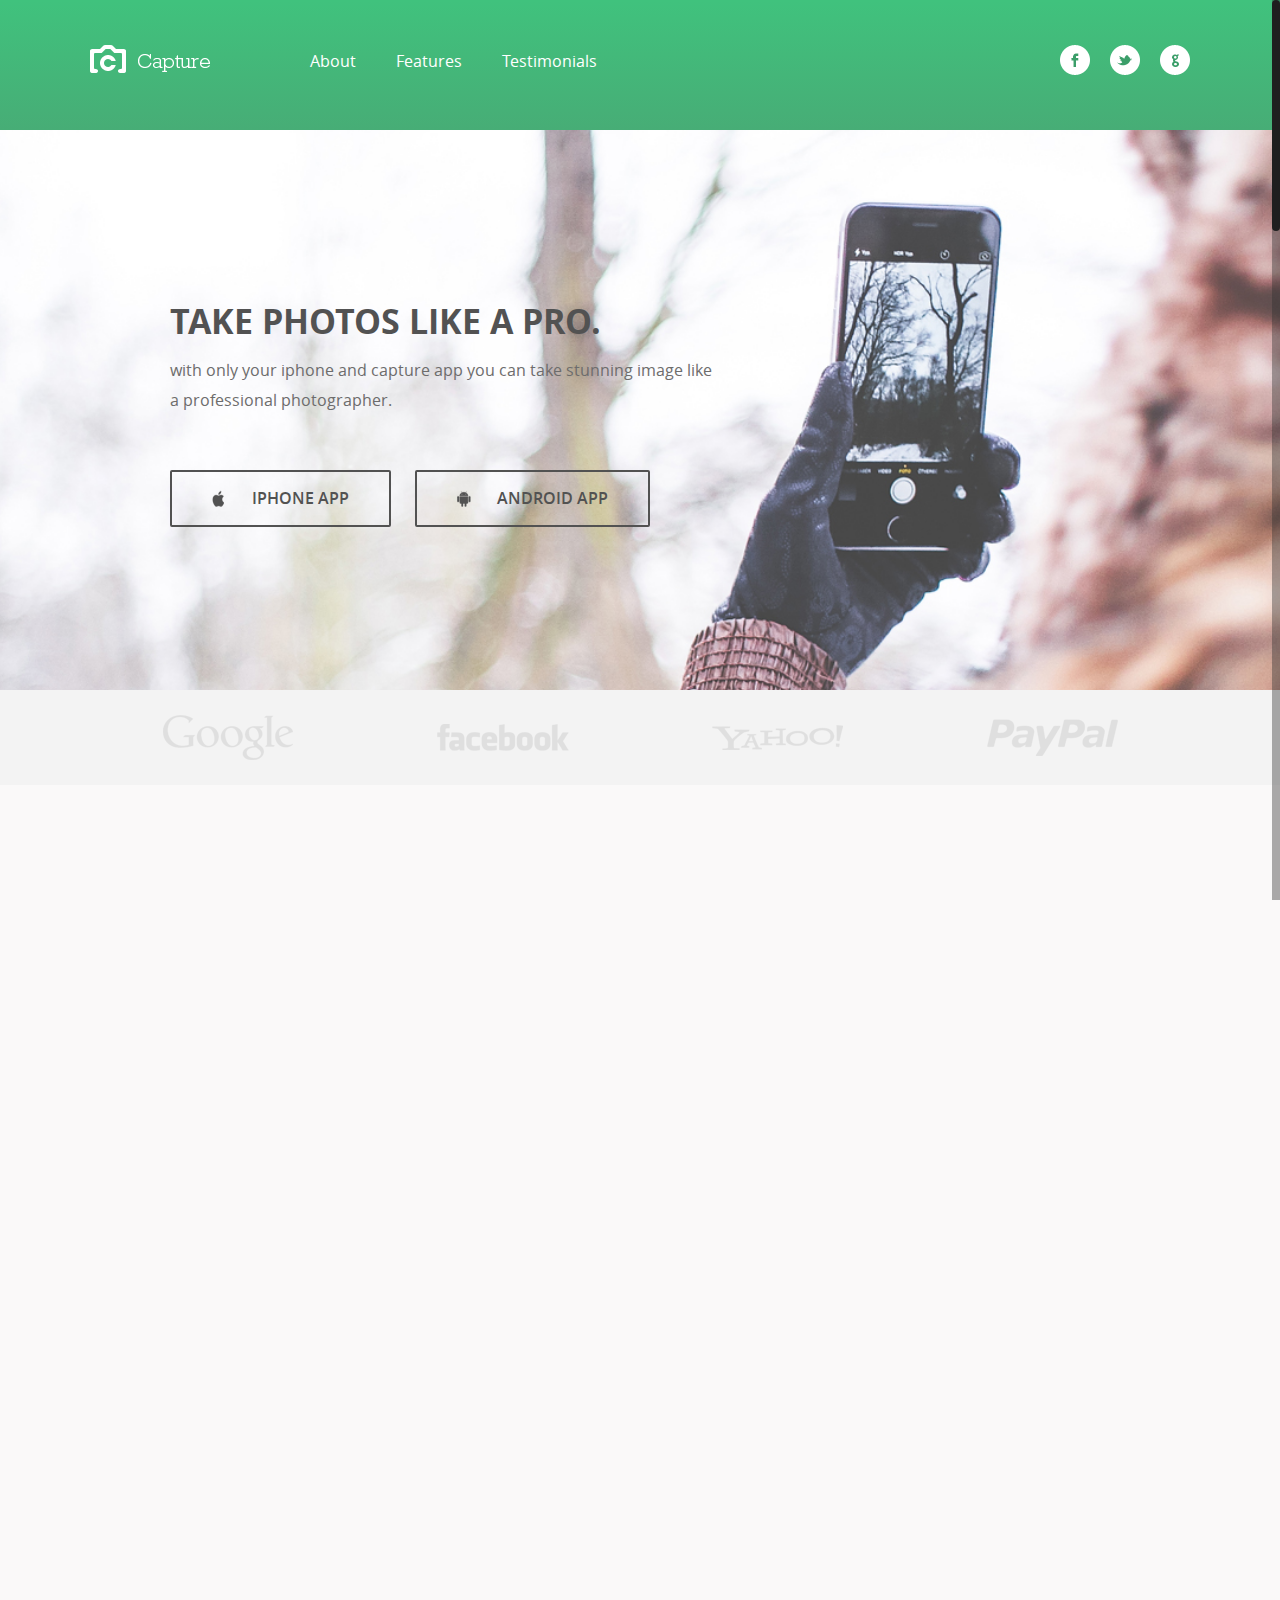
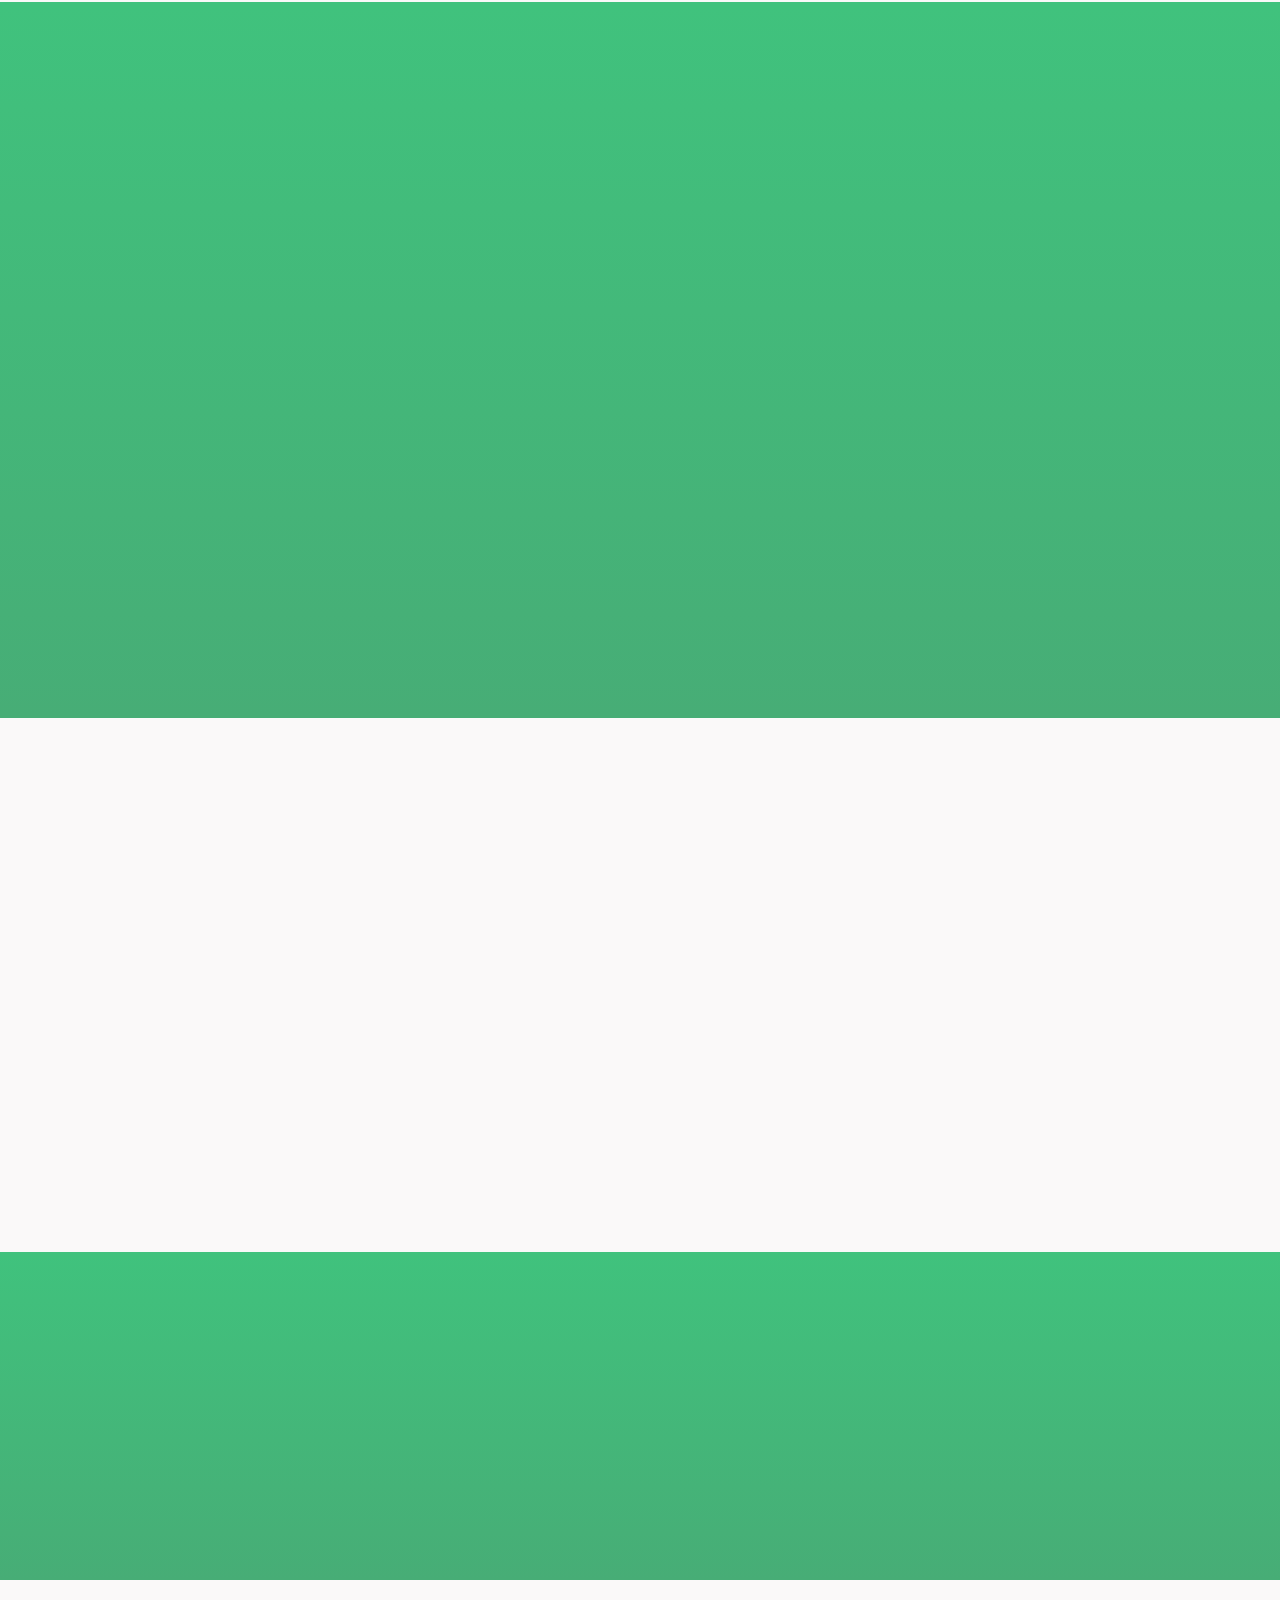
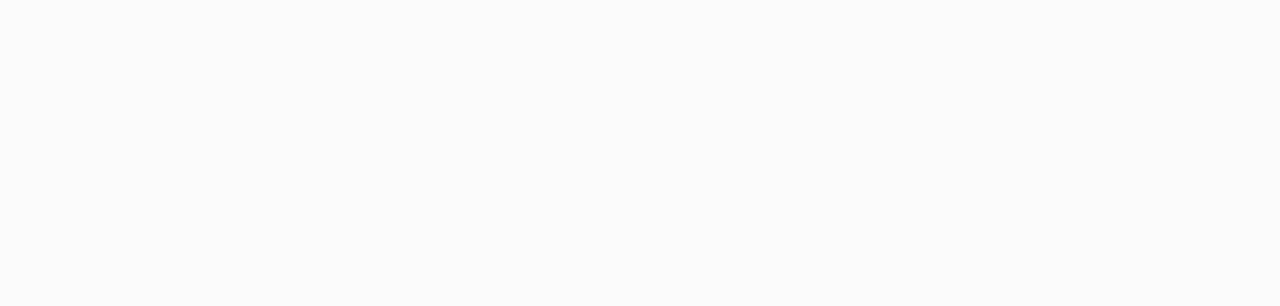
==== index.html @ cb7c4a18 "initial commit" ====
<!DOCTYPE html>
<html lang="en-us">
<head>
	<!--  App Title  -->
	<title>Capture - Free Bootstrap App Landing Page</title>
	<!--  App Description  -->
	<meta name="description" content="Capture is a free bootstrap v3.3.2 app landing page perfect to present you IOS, android or windows application in an elegant way."/>
	<meta charset="utf-8">
	<meta name="author" content="pixelhint.com">
	<meta http-equiv="X-UA-Compatible" content="IE=Edge">
	<meta name="viewport" content="width=device-width, initial-scale=1.0, minimum-scale=1.0" />

	<link rel="stylesheet" type="text/css" href="css/bootstrap.css"/>
	<link rel="stylesheet" type="text/css" href="css/owl.transitions.css"/>
	<link rel="stylesheet" type="text/css" href="css/owl.carousel.css"/>
	<link rel="stylesheet" type="text/css" href="css/animate.css"/>
	<link rel="stylesheet" type="text/css" href="css/main.css"/>

	
	<script type="text/javascript" src="js/jquery.js"></script>
	<script type="text/javascript" src="js/ajaxchimp.js"></script>
	<script type="text/javascript" src="js/scrollTo.js"></script>
	<script type="text/javascript" src="js/owl.carousel.min.js"></script>
	<script type="text/javascript" src="js/wow.js"></script>
	<script type="text/javascript" src="js/parallax.js"></script>
	<script type="text/javascript" src="js/nicescroll.js"></script>
	<script type="text/javascript" src="js/main.js"></script>
</head>
<body>
	
	<!--  Header Section  -->
	<header>
		<div class="container">
			<div class="logo pull-left animated wow fadeInLeft">
				<img src="img/logo.png" alt="" title="">
			</div>

			
			<nav class="pull-left">
				<ul class="list-unstyled">
					<li class="animated wow fadeInLeft" data-wow-delay="0s"><a href="#about">About</a></li>
					<li class="animated wow fadeInLeft" data-wow-delay=".1s"><a href="#app_features">Features</a></li>
					<li class="animated wow fadeInLeft" data-wow-delay=".2s"><a href="#testimonials">Testimonials</a></li>
				</ul>
			</nav>

			<div class="social pull-right">
				<ul class="list-unstyled">
					<li class="animated wow fadeInRight" data-wow-delay=".2s"><a href="#"><img src="img/facebook.png" alt="" title=""></a></li>
					<li class="animated wow fadeInRight" data-wow-delay=".1s"><a href="#"><img src="img/twitter.png" alt="" title=""></a></li>
					<li class="animated wow fadeInRight" data-wow-delay="0s"><a href="#"><img src="img/google.png" alt="" title=""></a></li>
				</ul>
			</div>

			<span class="burger_icon">menu</span>
		</div>
	</header>
	<!--  End Header Section  -->






	<!--  Hero Section  -->
	<section class="hero" id="hero">
		<div class="container">
			<div class="caption">
				<h1 class="text-uppercase  animated wow fadeInLeft">Take Photos Like A Pro.</h1>
				<p class="text-lowercase  animated wow fadeInLeft">With only your iphone and capture app you can take stunning image like a professional Photographer.</p>

				<a href="http://pixelhint.com/capture-free-responsive-bootstrap-app-landing-page-theme" class="app_store_btn text-uppercase animated wow fadeInLeft">
					<i class="iphone_icon"></i>
					<span>Iphone App</span>
				</a>

				<a href="http://pixelhint.com/capture-free-responsive-bootstrap-app-landing-page-theme" class="app_store_btn text-uppercase animated wow fadeInLeft">
					<i class="android_icon"></i>
					<span>Android App</span>
				</a>
			</div>			
		</div>
	</section>
	<!--  End Hero Section  -->






	<!--  Featured On Section  -->
	<section class="featured_on">
		<div class="container">
			<ul class="list-unstyled text-center clearfix">
				<li class="col-xs-6 col-sm-6 col-md-3 animated wow fadeInDown">
					<img src="img/google_logo.png" alt="" title="">
				</li>
				<li class="col-xs-6 col-sm-6 col-md-3 animated wow fadeInDown" data-wow-delay=".2s">
					<img src="img/facebook_logo.png" alt="" title="">
				</li>
				<li class="col-xs-6 col-sm-6 col-md-3 animated wow fadeInDown" data-wow-delay=".3s">
					<img src="img/yahoo_logo.png" alt="" title="">
				</li>
				<li class="col-xs-6 col-sm-6 col-md-3 animated wow fadeInDown" data-wow-delay=".4s">
					<img src="img/paypal_logo.png" alt="" title="">
				</li>
			</ul>
		</div>
	</section>
	<!--  End Featured On Section  -->






	<!--  About Section  -->
	<section class="about" id="about">
		<div class="container">
			<div class="row">
				<div class="col-md-6 text-center animated wow fadeInLeft">
					<div class="iphone">
						<img src="img/iphone.png" alt="" titl="">
					</div>
				</div>
				<div class="col-md-6 animated wow fadeInRight">
					<div class="features_list">
						<h1 class="text-uppercase">Capture unforgettable moments.</h1>
						<p>Seuismod ligula ipsum vulputate tellus quisque dictum tortor at purus faucibus tincidunt, pellentesque habitant morbi tristique senectus et netus et malesuada fames ac turpis egestas. </p>
						<ul class="list-unstyled">
							<li class="camera_icon">
								<span>Euismod ligula ipsum vulputate tellus.</span>
							</li>
							<li class="video_icon">
								<span>Morbi non efficitur nibh sit amet est eros.</span>
							</li>
							<li class="eye_icon">
								<span>Fusce faucibus ante liberonec luctus egestas.</span>
							</li>
							<li class="pic_icon">
								<span>Quisque pretium malesuada ornare.</span>
							</li>
							<li class="loc_icon">
								<span>Cras interdum vestibulum dolor.</span>
							</li>
						</ul>

						<a href="#" class="app_store_btn text-uppercase" id="play_video" data-video="http://www.youtube.com/embed/Bm3NV3gGB2w?autoplay=1&showinfo=0">
							<i class="play_icon"></i>
							<span>About Video</span>
						</a>
						<a href="#hero" class="app_link">Get the app</a>
					</div>					
				</div>
			</div>
		</div>

		<div class="about_video show_video">
			<a href="" class="close_video"></a>
		</div>
	</section>
	<!--  End About Section  -->






	<!--  App Features Section  -->
	<section class="app_features" id="app_features">
		<div class="container">

			<div class="row text-center">
				<div class="col-sm-4 col-md-4 details animated wow fadeInDown" data-wow-delay="0s">
					<img src="img/f_icon1.png" alt="" title="">
					<h1 class="text-uppercase">malesuada fames turpis.</h1>
					<p class="text-lowercase">vel ultrices mauris libero id diam. Vivamus tellus sagittis facilisis nisi quis mollis risus quisque ultrices elit.</p>
				</div>
				<div class="col-sm-4 col-md-4 details animated wow fadeInDown" data-wow-delay=".1s">
					<img src="img/f_icon2.png" alt="" title="">
					<h1 class="text-uppercase">malesuada fames turpis.</h1>
					<p class="text-lowercase">vel ultrices mauris libero id diam. Vivamus tellus sagittis facilisis nisi quis mollis risus quisque ultrices elit.</p>
				</div>
				<div class="col-sm-4 col-md-4 details animated wow fadeInDown" data-wow-delay=".2s">
					<img src="img/f_icon3.png" alt="" title="">
					<h1 class="text-uppercase">malesuada fames turpis.</h1>
					<p class="text-lowercase">vel ultrices mauris libero id diam. Vivamus tellus sagittis facilisis nisi quis mollis risus quisque ultrices elit.</p>
				</div>
			</div>
			<div class="row text-center">
				<div class="col-sm-4 col-md-4 details animated wow fadeInDown" data-wow-delay="0s">
					<img src="img/f_icon4.png" alt="" title="">
					<h1 class="text-uppercase">malesuada fames turpis.</h1>
					<p class="text-lowercase">vel ultrices mauris libero id diam. Vivamus tellus sagittis facilisis nisi quis mollis risus quisque ultrices elit.</p>
				</div>
				<div class="col-sm-4 col-md-4 details animated wow fadeInDown" data-wow-delay=".1s">
					<img src="img/f_icon5.png" alt="" title="">
					<h1 class="text-uppercase">malesuada fames turpis.</h1>
					<p class="text-lowercase">vel ultrices mauris libero id diam. Vivamus tellus sagittis facilisis nisi quis mollis risus quisque ultrices elit.</p>
				</div>
				<div class="col-sm-4 col-md-4 details animated wow fadeInDown" data-wow-delay=".2s">
					<img src="img/f_icon6.png" alt="" title="">
					<h1 class="text-uppercase">malesuada fames turpis.</h1>
					<p class="text-lowercase">vel ultrices mauris libero id diam. Vivamus tellus sagittis facilisis nisi quis mollis risus quisque ultrices elit.</p>
				</div>
			</div>

		</div>
	</section>
	<!--  And App Features Section  -->






	<!--  Testimonials Section  -->
	<section class="testimonials animated wow fadeIn" id="testimonials" data-wow-duration="2s">
		<div class="container">
			<div class="testimonials_list">

				<ul class="list-unstyled text-center slides clearfix" id="tslider">
					<li>
						<blockquote>
							<p>Integer pharetra tellus varius, dictum erat vel, maximus tellus. Sed vitae auctor ipsum. Aliquam luctus erat nec pulvinar vehicula donec congue tortor eget sem condimentum, ut tempor massa porttitor. Praesent tincidunt mi orci  in sollicitudin mi dapibus dapibus pellentesque habitant morbi tristique senectus et malesuada fames turpis egestas.</p>
							<span class="author text-uppercase">John Doe</span>
							<span class="job">IOS developer</span>
							
						</blockquote>
					</li>

					<li>
						<blockquote>
							<p>Integer pharetra tellus varius, dictum erat vel, maximus tellus. Sed vitae auctor ipsum. Aliquam luctus erat nec pulvinar vehicula donec congue tortor eget sem condimentum, ut tempor massa porttitor. Praesent tincidunt mi orci  in sollicitudin mi dapibus dapibus pellentesque habitant morbi tristique senectus et malesuada fames turpis egestas.</p>
							<span class="author text-uppercase">Alex Fredy</span>
							<span class="job">android developer</span>
							
						</blockquote>
					</li>

					<li>
						<blockquote>
							<p>Integer pharetra tellus varius, dictum erat vel, maximus tellus. Sed vitae auctor ipsum. Aliquam luctus erat nec pulvinar vehicula donec congue tortor eget sem condimentum, ut tempor massa porttitor. Praesent tincidunt mi orci  in sollicitudin mi dapibus dapibus pellentesque habitant morbi tristique senectus et malesuada fames turpis egestas.</p>
							<span class="author text-uppercase">Sara Aliba</span>
							<span class="job">app Designer</span>
							
						</blockquote>
					</li>
				</ul>
				<div id="slider_nav">
					<div id="prev_arrow"></div>
					<div id="next_arrow"></div>
				</div>
			</div>
		</div>
	</section>
	<!--  End Testimonials Section  -->






	<!--  Email Subscription Section  -->
	<section class="sub_box">
		<p class="cta_text animated wow fadeInDown">Join Our Liste and stay updated!</p>
		<form action="http://pixelhint.us3.list-manage.com/subscribe/post?u=9cf3b8b1cfc597a436b9964d3&amp;id=2449ed590e" metohd="post" class="animated wow fadeIn" data-wow-duration="2s" id="submit_form">
			<input type="email" id="mc-email" placeholder="Enter your email"/>
			<button type="submit" id="mc_submit">
				<i class="icon"></i>
			</button>
		</form>
		<div class="message" id="error_msg">Please Enter A Valid Email.</div>
		<div class="message" id="success_msg">Thank You For Your Subscription.</div>
	</section>
	<!--  End Email Subscription Section  -->






	<!--  Footer Section  -->
	<footer>
		<ul class="list-unstyled list-inline app_platform">
			<li class="animated wow fadeInDown" data-wow-delay="0s">
				<a href=""><img src="img/android_icon.png" alt="" title=""></a>
			</li>
			<li class="animated wow fadeInDown" data-wow-delay=".1s">
				<a href=""><img src="img/ios_icon.png" alt="" title=""></a>
			</li>
			<li class="animated wow fadeInDown" data-wow-delay=".2s">
				<a href=""><img src="img/windows_icon.png" alt="" title=""></a>
			</li>
		</ul>
		<p class="copyright animated wow fadeIn" data-wow-duration="2s">© 2015 <a href="http://pixelhint.com" target="_blank"><strong>Pixelhint.com</strong></a>. All Rights Reserved</p>
	</footer>
	<!--  End Footer Section  -->


</body>
</html>
---- css/main.css ----
/*


    Template Name   : Capture
    Template Author : pixelhint.com
    Author Email    : contact@pixelhint.com
    License         : pixelhint.com/license
    
    
    *****************************************
    
    
    - Header
    - Hero section
    - Featured on seaction
    - About section
    - App features section
    - Testimonials section
    - Subscription section
    - Footer
    - Responsive CSS
    

*/







/*		Fonts		*/
@font-face {
    font-family: 'open_regular';
    src: url('../fonts/opensans-regular.eot');
    src: url('../fonts/opensans-regular.eot?#iefix') format('embedded-opentype'),
         url('../fonts/opensans-regular.woff') format('woff'),
         url('../fonts/opensans-regular.ttf') format('truetype'),
         url('../fonts/opensans-regular.svg#LatoRegular') format('svg');
    font-weight: normal;
    font-style: normal;

}


@font-face {
    font-family: 'open_bold';
    src: url('../fonts/opensans-bold.eot');
    src: url('../fonts/opensans-bold.eot?#iefix') format('embedded-opentype'),
         url('../fonts/opensans-bold.woff') format('woff'),
         url('../fonts/opensans-bold.ttf') format('truetype'),
         url('../fonts/opensans-bold.svg#LatoRegular') format('svg');
    font-weight: normal;
    font-style: normal;

}


@font-face {
    font-family: 'open_semibold';
    src: url('../fonts/opensans-semibold.eot');
    src: url('../fonts/opensans-semibold.eot?#iefix') format('embedded-opentype'),
         url('../fonts/opensans-semibold.woff') format('woff'),
         url('../fonts/opensans-semibold.ttf') format('truetype'),
         url('../fonts/opensans-semibold.svg#open_sanssemibold') format('svg');
    font-weight: normal;
    font-style: normal;

}









/*		General CSS		*/
body{
	background: #faf9f9;
	padding: 0px;
	margin: 0px;
}

a:focus{
	color: #fff!important;
	text-decoration: none!important;
}

.container{
	max-width: 1130px;
}










/*		Header 		*/

header{
	position: relative;
	display: block;
	width: 100%;
	height: 130px;
	z-index: 99;
	background-color: #41c17d;
	background-image: -moz-linear-gradient(bottom, #47ad76 0%, #47ad76 0.27%, #40c27d 99.46%, #40c27d 100%);
	background-image: -o-linear-gradient(bottom, #47ad76 0%, #47ad76 0.27%, #40c27d 99.46%, #40c27d 100%);
	background-image: -webkit-linear-gradient(bottom, #47ad76 0%, #47ad76 0.27%, #40c27d 99.46%, #40c27d 100%);
	background-image: linear-gradient(bottom, #47ad76 0%, #47ad76 0.27%, #40c27d 99.46%, #40c27d 100%);
}

header .logo{
	display: table-cell;
	margin: 45px 100px 0 0;
}

header .burger_icon{
	display: none;
	float: right;
	background: #ffffff;
	padding: 5px 10px;
	text-transform: uppercase;

	color: #43b779;
	font-family: "open_regular", Helvetica, Arial, sans-serif;
	font-size: 14px;

	-moz-border-radius: 2px;
	-webkit-border-radius: 2px;
	border-radius: 2px;

	margin: 45px 10px 0 0;
}

header .burger_icon:hover{
	cursor: pointer;
}

header .burger_icon.active{
	background: #359663;
	color: #ffffff;
}

header nav{
	margin-top: 50px;
	display: table-cell;
}

header nav li{
	float: left;
	margin-left: 40px;
}

header nav li:first-child{
	margin: 0;
}

header nav li a{
	color: #fff;
	font-family: "open_regular", Helvetica, Arial, sans-serif;
	font-size: 16px;

	transition: all .2s linear;
	-o-transition: all .2s linear;
	-moz-transition: all .2s linear;
	-webkit-transition: all .2s linear;
}

header nav li a:hover,
header nav li a:focus{
	text-decoration: none;
	color: #B7EFD1!important;
}

header .social{
	display: table-cell;
	margin-top: 45px;
}

header .social li{
	float: left;
	margin-left: 20px;
}

header .social li:first-child{
	margin: 0;
}










/*		Hero section 		*/

.hero{
	display: block;
	position: relative;
	width: 100%;
	height: 560px;
	background: url('../img/hero.jpg') no-repeat fixed center center;	
	background-size: cover;
}

.hero .caption{
	position: absolute;
	max-width: 550px;
	margin-left: 80px;
	top: 50%;
	transform:translate(0,-50%);
	-webkit-transform:translate(0,-50%);
	-moz-transform:translate(0,-50%);
	-o-transform:translate(0,-50%);
}

.hero .caption h1{
	color: #525252;
	font-family: "open_bold", Helvetica, Arial, sans-serif;
	font-size: 34px;
	font-weight: bold;
	word-break: break-word;
}

.hero .caption p{
	color: #6d6c6c;
	font-family: "open_regular", Helvetica, Arial, sans-serif;
	font-size: 16px;
	line-height: 30px;
	margin: 15px 0 35px 0;
}

#slider .caption p{
	margin: 0;
}

a.app_store_btn{
	display: inline-block;
	text-decoration: none;
	padding: 15px 40px;
	border: 2px solid #525252;
	-moz-border-radius: 2px;
	-webkit-border-radius: 2px;
	border-radius: 2px;
	margin: 20px 20px 10px 0;

	color: #525252;
	font-family: "open_semibold", Helvetica, Arial, sans-serif;
	font-size: 16px;
}

.play_icon,
.android_icon,
.iphone_icon{
	display: inline-block;
	width: 16px;
	height: 16px;
	vertical-align: middle;
	margin-right: 20px;
	margin-bottom: 3px;
}

.play_icon{
	background: url('../img/play.png') no-repeat;
}

.iphone_icon{
	background: url('../img/iphone_app.png') no-repeat;
}

.android_icon{
	background: url('../img/android_app.png') no-repeat;
}


a.app_store_btn:hover,
a.app_store_btn:focus{
	border-color: #41c27d;
	color: #41c27d!important;
}

a.app_store_btn:hover .play_icon{
	background: url('../img/play_hover.png') no-repeat;
}

a.app_store_btn:hover .iphone_icon{
	background: url('../img/iphone_app_hover.png') no-repeat;
}

a.app_store_btn:hover .android_icon{
	background: url('../img/android_app_hover.png') no-repeat;
}

a.app_link{
	text-transform: lowercase;
	letter-spacing: .5px;
	color: #636363;
	font-family: "open_regular", Helvetica, Arial, sans-serif;
	font-size: 16px;
}

a.app_link:hover,
a.app_link:focus{
	text-decoration: none;
	color: #41c27d!important;
}

a.app_store_btn,
.play_icon,
.iphone_icon,
.android_icon,
a.app_link{
	transition: all .2s linear;
	-o-transition: all .2s linear;
	-moz-transition: all .2s linear;
	-webkit-transition: all .2s linear;
}


.about_video{
    position: fixed;
    top: 0;
    left: 0;
    width: 100%;
    height: 100%;
    z-index: 9999;
    background: rgba(0, 0, 0, .8);
    display: none;
}

.about_video iframe{
    width: 100%;
    height: 100%;
    z-index: 9999;
}

.close_video{
    text-decoration: none;
    position: absolute;
    width: 38px;
    height: 38px;
    top: 50px;
    right: 50px;
    background: url('../img/close_video.png') no-repeat;
    z-index: 9999;
}











/*		Featured on section 		*/

.featured_on{
	width: 100%;
	padding: 25px 0;
	background: #f3f3f3;
}

.featured_on ul{
	margin: 0;
}

.featured_on li{
	position: relative;
	height: 100%;
}

.featured_on li:first-child{
	margin-left: 0;
}










/*		About section 		*/

.about{
	padding: 100px 0;
}

.about .iphone{
	max-width: 339px;
	position: relative;
	display: inline-block;
	text-align: center;
}

.about .iphone img{
	width: 100%;
	height: auto;
}

.about .features_list{
	margin-left: 50px;
}

.about .features_list h1{
	color: #525151;
	font-family: "open_bold", Helvetica, Arial, sans-serif;
	font-size: 34px;
	font-weight: bold;
	line-height: 46px;
	margin: 0 0 20px 0;
	word-break: break-word;
}

.about .features_list p{
	color: #767272;
	font-family: "open_regular", Helvetica, Arial, sans-serif;
	font-size: 16px;
	margin-bottom: 45px;
	line-height: 32px;
}

.about .features_list ul{
	margin-bottom: 30px;
}

.about .features_list ul li{
	display: block;
	position: relative;
	color: #6c6c6c;
	font-family: "open_semibold", Helvetica, Arial, sans-serif;
	font-size: 16px;
	line-height: 44px;
	text-indent: 25px;

	transition: all .2s linear;
	-o-transition: all .2s linear;
	-moz-transition: all .2s linear;
	-webkit-transition: all .2s linear;
}

.about .features_list ul li.camera_icon{	
	background: url('../img/icon1.png') no-repeat;
	background-position: 0 15px; 
}

.about .features_list ul li.video_icon{	
	background: url('../img/icon2.png') no-repeat;
	background-position: 0 15px; 
}

.about .features_list ul li.eye_icon{	
	background: url('../img/icon3.png') no-repeat;
	background-position: 0 14px; 
}

.about .features_list ul li.pic_icon{	
	background: url('../img/icon4.png') no-repeat;
	background-position: 0 14px; 
}

.about .features_list ul li.loc_icon{	
	background: url('../img/icon5.png') no-repeat;
	background-position: 3px 13px; 
}

.about .features_list ul li span{
	display: inline-block;
}










/*		App features 		*/

.app_features{
	width: 100%;
	padding: 100px 0 20px 0;
	background-color: #41c17d;
	background-image: -moz-linear-gradient(bottom, #47ad76 0%, #47ad76 0.27%, #40c27d 99.46%, #40c27d 100%);
	background-image: -o-linear-gradient(bottom, #47ad76 0%, #47ad76 0.27%, #40c27d 99.46%, #40c27d 100%);
	background-image: -webkit-linear-gradient(bottom, #47ad76 0%, #47ad76 0.27%, #40c27d 99.46%, #40c27d 100%);
	background-image: linear-gradient(bottom, #47ad76 0%, #47ad76 0.27%, #40c27d 99.46%, #40c27d 100%);
}

.app_features h1{
	color: #fff;
	font-family: "open_semibold", Helvetica, Arial, sans-serif;
	font-size: 20px;
	margin: 50px 0 0 0;
	word-break: break-word;
}

.app_features p{
	color: #e0f7eb;
	font-family: "open_regular", Helvetica, Arial, sans-serif;
	font-size: 16px;
	margin: 30px 0 0 0;
	line-height: 28px;
}

.app_features .details{
	margin-bottom: 80px;
}

.app_features .details:nth-child(3n+1){
	clear: both;
}










/*		Testimonials section 		*/

.testimonials{
	padding: 100px 0;
}

.testimonials .testimonials_list{
	max-width: 820px;
	margin: 0 auto;
}

.testimonials .testimonials_list blockquote{
	border: 0;
	padding: 0;
	margin: 0;
}

.testimonials .testimonials_list blockquote p{
	color: #757171;
	font-family: "open_regular", Helvetica, Arial, sans-serif;
	font-size: 18px;
	margin-bottom: 50px;
	line-height: 36px;
}

.testimonials .testimonials_list blockquote footer:before,
.testimonials .testimonials_list blockquote footer:after{
	content: none;
}

.testimonials .testimonials_list blockquote .author,
.testimonials .testimonials_list blockquote .job{
	display: block;
}

.testimonials .testimonials_list blockquote .author{
	color: #4b4848;
	font-family: "open_semibold", Helvetica, Arial, sans-serif;
	font-size: 16px;
	margin-bottom: 10px; 
}

.testimonials .testimonials_list blockquote .job{
	color: #6e6d6d;
	font-family: "open_regular", Helvetica, Arial, sans-serif;
	font-size: 14px;
}

.#tslider{
	text-align: center!important;
	position: relative!important;
}

#tslider .owl-controls{
	display: block;
	width: 100%;
	text-align: center;
	margin-top: 40px;
	padding: 0;
}

#tslider .owl-controls .owl-prev,
#tslider .owl-controls .owl-next{
	display: inline-block;
	width: 32px;
	height: 32px;
	background: url('../img/nav_arrow.png') no-repeat;
	text-indent: -200px;
	overflow: hidden;

	transition: all .2s linear;
	-o-transition: all .2s linear;
	-moz-transition: all .2s linear;
	-webkit-transition: all .2s linear;
}

#tslider .owl-controls .owl-prev{
	background-position: 0 0;
}
#tslider .owl-controls .owl-next{
	background-position: -33px 0;
	margin-left: 40px;
}

#tslider .owl-controls .owl-prev:hover,
#tslider .owl-controls .owl-next:hover{
	cursor: pointer;
	background: url('../img/nav_arrow_hover.png') no-repeat;
}

#tslider .owl-controls .owl-prev:hover{
	background-position: 0 0;
}
#tslider .owl-controls .owl-next:hover{
	background-position: -33px 0;
}










/*		Subscription section 		*/

.sub_box{
	width: 100%;
	padding: 100px 0;
	text-align: center;
	background-image: -moz-linear-gradient(bottom, #47ad76 0%, #47ad76 0.27%, #40c27d 99.46%, #40c27d 100%);
	background-image: -o-linear-gradient(bottom, #47ad76 0%, #47ad76 0.27%, #40c27d 99.46%, #40c27d 100%);
	background-image: -webkit-linear-gradient(bottom, #47ad76 0%, #47ad76 0.27%, #40c27d 99.46%, #40c27d 100%);
	background-image: linear-gradient(bottom, #47ad76 0%, #47ad76 0.27%, #40c27d 99.46%, #40c27d 100%);
}

.sub_box .cta_text{
	color: #fff;
	font-family: "open_regular", Helvetica, Arial, sans-serif;
	font-size: 20px;
	margin-bottom: 50px;
}

.sub_box #mc-email{
	display: inline-block;
	width: 300px;
	height: 50px;
	padding: 0 20px;
	background-color: #fff;
	border: 0;
	outline: none;
	margin-right: -4px;
	color: #41c17d;
	font-family: "open_regular", Helvetica, Arial, sans-serif;
	font-size: 14px;
	vertical-align: middle;

	border-top-left-radius: 2px;
	-o-border-top-left-radius: 2px;
	-moz-border-top-left-radius: 2px;
	-webkit-border-top-left-radius: 2px;

	border-bottom-left-radius: 2px;
	-o-border-bottom-left-radius: 2px;
	-moz-border-bottom-left-radius: 2px;
	-webkit-border-bottom-left-radius: 2px;

	
}

.sub_box #mc_submit{
	display: inline-block;
	width: 60px;
	height: 50px;

	border-top-right-radius: 2px;
	-o-border-top-right-radius: 2px;
	-moz-border-top-right-radius: 2px;
	-webkit-border-top-right-radius: 2px;

	border-bottom-right-radius: 2px;
	-o-border-bottom-right-radius: 2px;
	-moz-border-bottom-right-radius: 2px;
	-webkit-border-bottom-right-radius: 2px;

	background-color: #fff;
	border: 0;
	outline: none;
	margin-right: -4px;
	text-align: center;
	vertical-align: middle;
}

.sub_box #mc_submit i{
	display: inline-block;
	width: 20px;
	height: 14px;
	vertical-align: middle;
}

#mc_submit i.icon{
	background: url('../img/sub_icon.png') no-repeat;
}

#mc_submit i.loading{
	background: url('../img/loading.gif') no-repeat;
}

.sub_box .message{
	display: block;
	text-align: center;
	color: #fff;
	font-family: "open_regular", Helvetica, Arial, sans-serif;
	font-size: 13px;
	text-transform: lowercase;
	margin-top: 20px;
}

.sub_box #error_msg,
.sub_box #success_msg{
	display: none;
}










/*		Footer 		*/

footer{
	padding: 100px 0;
	text-align: center;
}

footer .app_platform li{
	margin: 0 0 0 60px;
}

footer .app_platform li:first-child{
	margin: 0;
}

footer .copyright{
	margin-top: 60px;
	color: #757171;
	font-family: "open_regular", Helvetica, Arial, sans-serif;
	font-size: 12px;
	letter-spacing: .5px;
}

footer .copyright a{
	color: #565555;
}









/*		Responsive CSS 		*/

@media (max-width: 360px) {
	.featured_on li{
		display: block;
		width: 100%;
	}
}

@media (max-width: 767px) {


	/*		Header 		*/
	header .logo{
		margin-right: 0;
	}

	header .burger_icon{
		display: block;
	}

	header nav{
		width: 100%;
		float: none;
		background: #47ad76;
		position: absolute;
		margin-top: 130px;
		left: 0;
		display: none;
	}

	header nav.show{
		display: block;
	}


	header nav li{
		display: block;
		width: 100%;
		margin: 0;
		text-align: center;
	}

	header nav li a{
		display: block;
		width: 100%;	
		padding: 20px 0;
		border-bottom: 1px solid #389965;
	}

	header nav li:first-child a{
		border-top: 1px solid #389965;
	}

	header .social{
		display: none;
	}

	header .social li{
		margin-left: 10px;
	}






	/*		Hero section 		*/
	.hero .caption{
		margin-left: 0;
	}

	.app_store_btn{
		display: block;
		width: 90%;
		padding-left: 0;
		padding-right: 0;
		text-align: center;
	}





	/*		Featured on section		*/
	.featured_on{
		padding: 25px 0 5px 0!important;
	}

	.featured_on ul li{
		margin-bottom: 25px!important;
	}






	/*		About Section 		*/
	.about .features_list {
		text-align: center;
		margin: 0;
	}

	.about .features_list ul li{
		text-indent: 0;
		background: transparent!important;
		margin-bottom: 20px;
	}

	.about .features_list ul li:last-child{
		margin: 0;
	}

	a.app_link{
		display: block;
		margin-top: 20px;
	}






	/*		Subscription section 		*/
	.sub_box #mc-email,
	.sub_box #mc_submit{
		display: block;
		width: 90%;
		margin: 0 auto;
		text-align: center;
	}

	.sub_box #mc_submit{
		margin-top: 20px;
	}
}
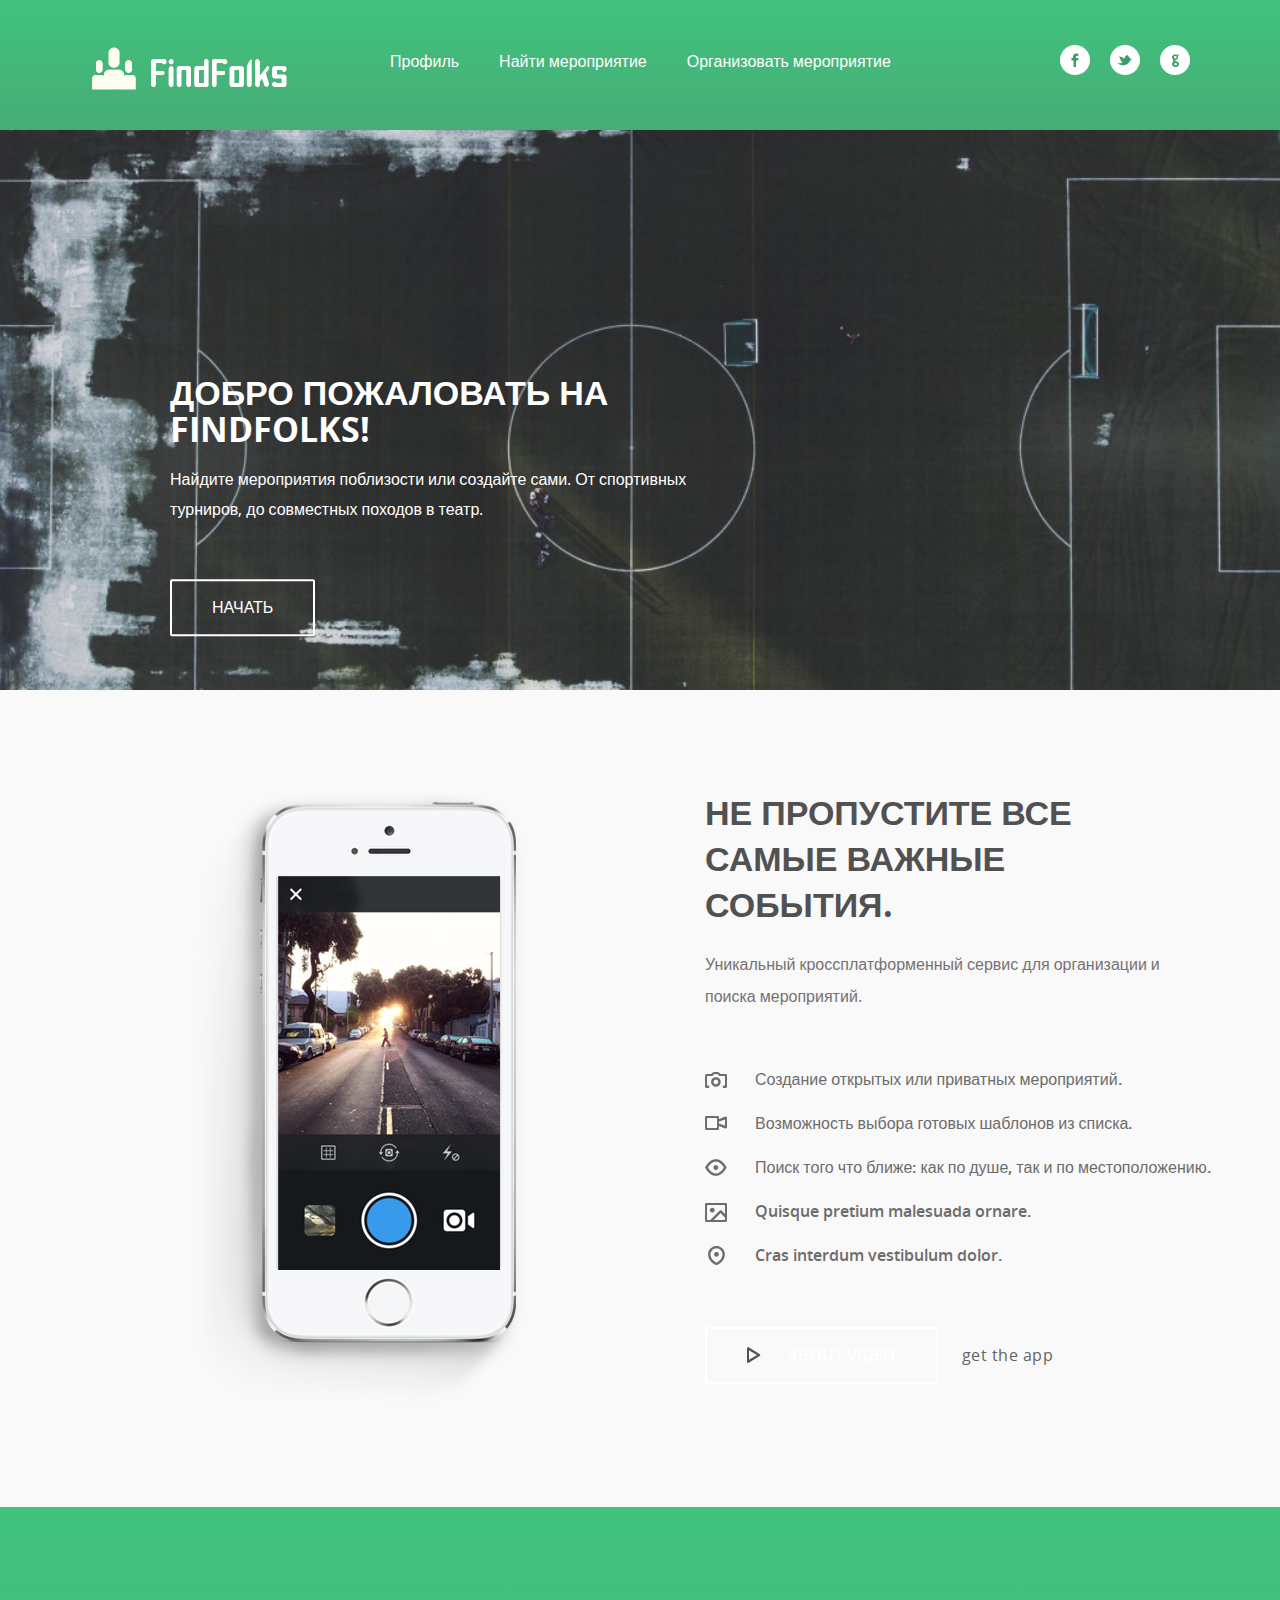
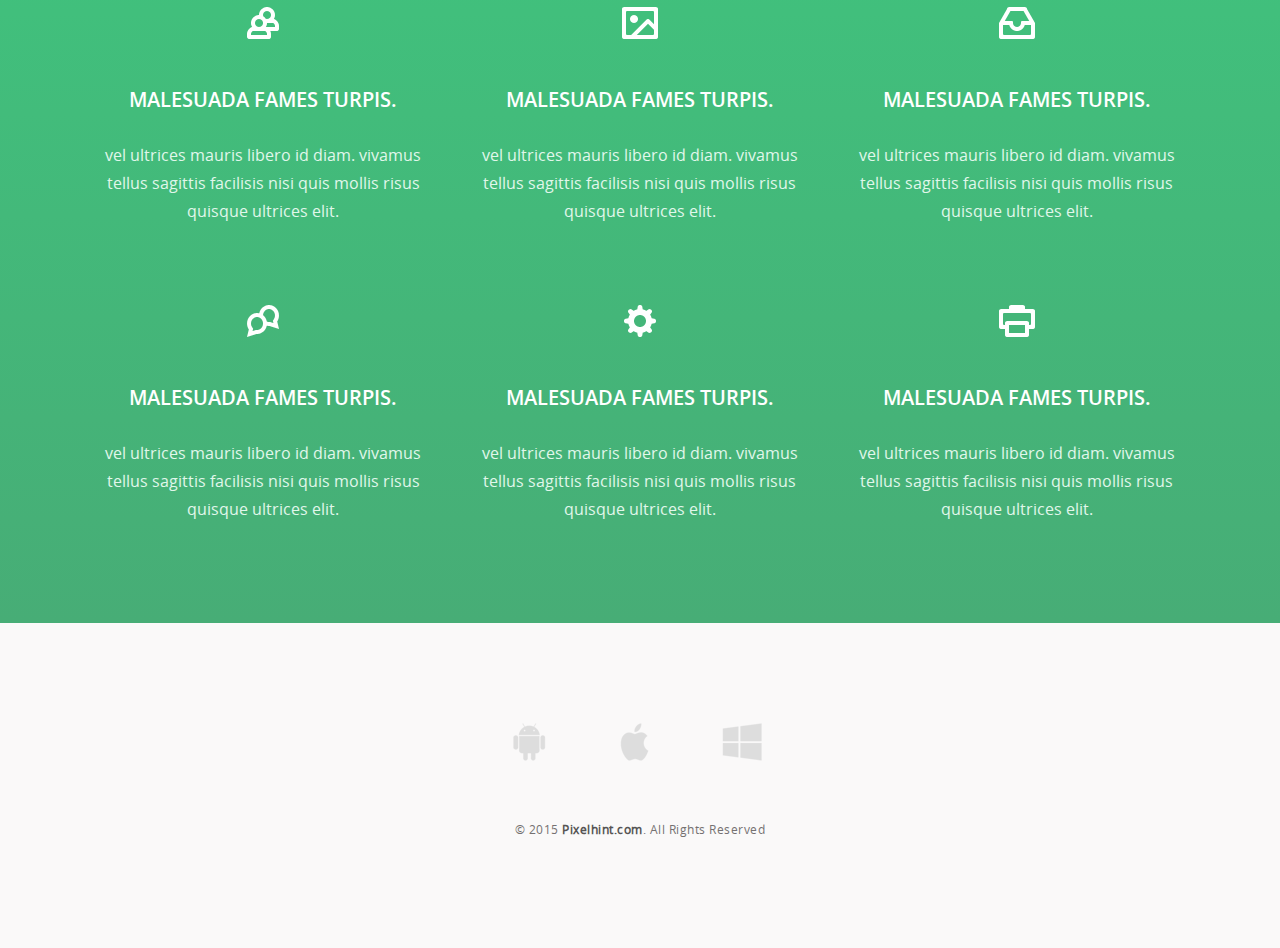
==== commit 22f109f1: "Add files via upload" ====
--- a/index.html
+++ b/index.html
@@ -1,302 +1,190 @@
-<!DOCTYPE html>
-<html lang="en-us">
-<head>
-	<!--  App Title  -->
-	<title>Capture - Free Bootstrap App Landing Page</title>
-	<!--  App Description  -->
-	<meta name="description" content="Capture is a free bootstrap v3.3.2 app landing page perfect to present you IOS, android or windows application in an elegant way."/>
-	<meta charset="utf-8">
-	<meta name="author" content="pixelhint.com">
-	<meta http-equiv="X-UA-Compatible" content="IE=Edge">
-	<meta name="viewport" content="width=device-width, initial-scale=1.0, minimum-scale=1.0" />
-
-	<link rel="stylesheet" type="text/css" href="css/bootstrap.css"/>
-	<link rel="stylesheet" type="text/css" href="css/owl.transitions.css"/>
-	<link rel="stylesheet" type="text/css" href="css/owl.carousel.css"/>
-	<link rel="stylesheet" type="text/css" href="css/animate.css"/>
-	<link rel="stylesheet" type="text/css" href="css/main.css"/>
-
-	
-	<script type="text/javascript" src="js/jquery.js"></script>
-	<script type="text/javascript" src="js/ajaxchimp.js"></script>
-	<script type="text/javascript" src="js/scrollTo.js"></script>
-	<script type="text/javascript" src="js/owl.carousel.min.js"></script>
-	<script type="text/javascript" src="js/wow.js"></script>
-	<script type="text/javascript" src="js/parallax.js"></script>
-	<script type="text/javascript" src="js/nicescroll.js"></script>
-	<script type="text/javascript" src="js/main.js"></script>
-</head>
-<body>
-	
-	<!--  Header Section  -->
-	<header>
-		<div class="container">
-			<div class="logo pull-left animated wow fadeInLeft">
-				<img src="img/logo.png" alt="" title="">
-			</div>
-
-			
-			<nav class="pull-left">
-				<ul class="list-unstyled">
-					<li class="animated wow fadeInLeft" data-wow-delay="0s"><a href="#about">About</a></li>
-					<li class="animated wow fadeInLeft" data-wow-delay=".1s"><a href="#app_features">Features</a></li>
-					<li class="animated wow fadeInLeft" data-wow-delay=".2s"><a href="#testimonials">Testimonials</a></li>
-				</ul>
-			</nav>
-
-			<div class="social pull-right">
-				<ul class="list-unstyled">
-					<li class="animated wow fadeInRight" data-wow-delay=".2s"><a href="#"><img src="img/facebook.png" alt="" title=""></a></li>
-					<li class="animated wow fadeInRight" data-wow-delay=".1s"><a href="#"><img src="img/twitter.png" alt="" title=""></a></li>
-					<li class="animated wow fadeInRight" data-wow-delay="0s"><a href="#"><img src="img/google.png" alt="" title=""></a></li>
-				</ul>
-			</div>
-
-			<span class="burger_icon">menu</span>
-		</div>
-	</header>
-	<!--  End Header Section  -->
-
-
-
-
-
-
-	<!--  Hero Section  -->
-	<section class="hero" id="hero">
-		<div class="container">
-			<div class="caption">
-				<h1 class="text-uppercase  animated wow fadeInLeft">Take Photos Like A Pro.</h1>
-				<p class="text-lowercase  animated wow fadeInLeft">With only your iphone and capture app you can take stunning image like a professional Photographer.</p>
-
-				<a href="http://pixelhint.com/capture-free-responsive-bootstrap-app-landing-page-theme" class="app_store_btn text-uppercase animated wow fadeInLeft">
-					<i class="iphone_icon"></i>
-					<span>Iphone App</span>
-				</a>
-
-				<a href="http://pixelhint.com/capture-free-responsive-bootstrap-app-landing-page-theme" class="app_store_btn text-uppercase animated wow fadeInLeft">
-					<i class="android_icon"></i>
-					<span>Android App</span>
-				</a>
-			</div>			
-		</div>
-	</section>
-	<!--  End Hero Section  -->
-
-
-
-
-
-
-	<!--  Featured On Section  -->
-	<section class="featured_on">
-		<div class="container">
-			<ul class="list-unstyled text-center clearfix">
-				<li class="col-xs-6 col-sm-6 col-md-3 animated wow fadeInDown">
-					<img src="img/google_logo.png" alt="" title="">
-				</li>
-				<li class="col-xs-6 col-sm-6 col-md-3 animated wow fadeInDown" data-wow-delay=".2s">
-					<img src="img/facebook_logo.png" alt="" title="">
-				</li>
-				<li class="col-xs-6 col-sm-6 col-md-3 animated wow fadeInDown" data-wow-delay=".3s">
-					<img src="img/yahoo_logo.png" alt="" title="">
-				</li>
-				<li class="col-xs-6 col-sm-6 col-md-3 animated wow fadeInDown" data-wow-delay=".4s">
-					<img src="img/paypal_logo.png" alt="" title="">
-				</li>
-			</ul>
-		</div>
-	</section>
-	<!--  End Featured On Section  -->
-
-
-
-
-
-
-	<!--  About Section  -->
-	<section class="about" id="about">
-		<div class="container">
-			<div class="row">
-				<div class="col-md-6 text-center animated wow fadeInLeft">
-					<div class="iphone">
-						<img src="img/iphone.png" alt="" titl="">
-					</div>
-				</div>
-				<div class="col-md-6 animated wow fadeInRight">
-					<div class="features_list">
-						<h1 class="text-uppercase">Capture unforgettable moments.</h1>
-						<p>Seuismod ligula ipsum vulputate tellus quisque dictum tortor at purus faucibus tincidunt, pellentesque habitant morbi tristique senectus et netus et malesuada fames ac turpis egestas. </p>
-						<ul class="list-unstyled">
-							<li class="camera_icon">
-								<span>Euismod ligula ipsum vulputate tellus.</span>
-							</li>
-							<li class="video_icon">
-								<span>Morbi non efficitur nibh sit amet est eros.</span>
-							</li>
-							<li class="eye_icon">
-								<span>Fusce faucibus ante liberonec luctus egestas.</span>
-							</li>
-							<li class="pic_icon">
-								<span>Quisque pretium malesuada ornare.</span>
-							</li>
-							<li class="loc_icon">
-								<span>Cras interdum vestibulum dolor.</span>
-							</li>
-						</ul>
-
-						<a href="#" class="app_store_btn text-uppercase" id="play_video" data-video="http://www.youtube.com/embed/Bm3NV3gGB2w?autoplay=1&showinfo=0">
-							<i class="play_icon"></i>
-							<span>About Video</span>
-						</a>
-						<a href="#hero" class="app_link">Get the app</a>
-					</div>					
-				</div>
-			</div>
-		</div>
-
-		<div class="about_video show_video">
-			<a href="" class="close_video"></a>
-		</div>
-	</section>
-	<!--  End About Section  -->
-
-
-
-
-
-
-	<!--  App Features Section  -->
-	<section class="app_features" id="app_features">
-		<div class="container">
-
-			<div class="row text-center">
-				<div class="col-sm-4 col-md-4 details animated wow fadeInDown" data-wow-delay="0s">
-					<img src="img/f_icon1.png" alt="" title="">
-					<h1 class="text-uppercase">malesuada fames turpis.</h1>
-					<p class="text-lowercase">vel ultrices mauris libero id diam. Vivamus tellus sagittis facilisis nisi quis mollis risus quisque ultrices elit.</p>
-				</div>
-				<div class="col-sm-4 col-md-4 details animated wow fadeInDown" data-wow-delay=".1s">
-					<img src="img/f_icon2.png" alt="" title="">
-					<h1 class="text-uppercase">malesuada fames turpis.</h1>
-					<p class="text-lowercase">vel ultrices mauris libero id diam. Vivamus tellus sagittis facilisis nisi quis mollis risus quisque ultrices elit.</p>
-				</div>
-				<div class="col-sm-4 col-md-4 details animated wow fadeInDown" data-wow-delay=".2s">
-					<img src="img/f_icon3.png" alt="" title="">
-					<h1 class="text-uppercase">malesuada fames turpis.</h1>
-					<p class="text-lowercase">vel ultrices mauris libero id diam. Vivamus tellus sagittis facilisis nisi quis mollis risus quisque ultrices elit.</p>
-				</div>
-			</div>
-			<div class="row text-center">
-				<div class="col-sm-4 col-md-4 details animated wow fadeInDown" data-wow-delay="0s">
-					<img src="img/f_icon4.png" alt="" title="">
-					<h1 class="text-uppercase">malesuada fames turpis.</h1>
-					<p class="text-lowercase">vel ultrices mauris libero id diam. Vivamus tellus sagittis facilisis nisi quis mollis risus quisque ultrices elit.</p>
-				</div>
-				<div class="col-sm-4 col-md-4 details animated wow fadeInDown" data-wow-delay=".1s">
-					<img src="img/f_icon5.png" alt="" title="">
-					<h1 class="text-uppercase">malesuada fames turpis.</h1>
-					<p class="text-lowercase">vel ultrices mauris libero id diam. Vivamus tellus sagittis facilisis nisi quis mollis risus quisque ultrices elit.</p>
-				</div>
-				<div class="col-sm-4 col-md-4 details animated wow fadeInDown" data-wow-delay=".2s">
-					<img src="img/f_icon6.png" alt="" title="">
-					<h1 class="text-uppercase">malesuada fames turpis.</h1>
-					<p class="text-lowercase">vel ultrices mauris libero id diam. Vivamus tellus sagittis facilisis nisi quis mollis risus quisque ultrices elit.</p>
-				</div>
-			</div>
-
-		</div>
-	</section>
-	<!--  And App Features Section  -->
-
-
-
-
-
-
-	<!--  Testimonials Section  -->
-	<section class="testimonials animated wow fadeIn" id="testimonials" data-wow-duration="2s">
-		<div class="container">
-			<div class="testimonials_list">
-
-				<ul class="list-unstyled text-center slides clearfix" id="tslider">
-					<li>
-						<blockquote>
-							<p>Integer pharetra tellus varius, dictum erat vel, maximus tellus. Sed vitae auctor ipsum. Aliquam luctus erat nec pulvinar vehicula donec congue tortor eget sem condimentum, ut tempor massa porttitor. Praesent tincidunt mi orci  in sollicitudin mi dapibus dapibus pellentesque habitant morbi tristique senectus et malesuada fames turpis egestas.</p>
-							<span class="author text-uppercase">John Doe</span>
-							<span class="job">IOS developer</span>
-							
-						</blockquote>
-					</li>
-
-					<li>
-						<blockquote>
-							<p>Integer pharetra tellus varius, dictum erat vel, maximus tellus. Sed vitae auctor ipsum. Aliquam luctus erat nec pulvinar vehicula donec congue tortor eget sem condimentum, ut tempor massa porttitor. Praesent tincidunt mi orci  in sollicitudin mi dapibus dapibus pellentesque habitant morbi tristique senectus et malesuada fames turpis egestas.</p>
-							<span class="author text-uppercase">Alex Fredy</span>
-							<span class="job">android developer</span>
-							
-						</blockquote>
-					</li>
-
-					<li>
-						<blockquote>
-							<p>Integer pharetra tellus varius, dictum erat vel, maximus tellus. Sed vitae auctor ipsum. Aliquam luctus erat nec pulvinar vehicula donec congue tortor eget sem condimentum, ut tempor massa porttitor. Praesent tincidunt mi orci  in sollicitudin mi dapibus dapibus pellentesque habitant morbi tristique senectus et malesuada fames turpis egestas.</p>
-							<span class="author text-uppercase">Sara Aliba</span>
-							<span class="job">app Designer</span>
-							
-						</blockquote>
-					</li>
-				</ul>
-				<div id="slider_nav">
-					<div id="prev_arrow"></div>
-					<div id="next_arrow"></div>
-				</div>
-			</div>
-		</div>
-	</section>
-	<!--  End Testimonials Section  -->
-
-
-
-
-
-
-	<!--  Email Subscription Section  -->
-	<section class="sub_box">
-		<p class="cta_text animated wow fadeInDown">Join Our Liste and stay updated!</p>
-		<form action="http://pixelhint.us3.list-manage.com/subscribe/post?u=9cf3b8b1cfc597a436b9964d3&amp;id=2449ed590e" metohd="post" class="animated wow fadeIn" data-wow-duration="2s" id="submit_form">
-			<input type="email" id="mc-email" placeholder="Enter your email"/>
-			<button type="submit" id="mc_submit">
-				<i class="icon"></i>
-			</button>
-		</form>
-		<div class="message" id="error_msg">Please Enter A Valid Email.</div>
-		<div class="message" id="success_msg">Thank You For Your Subscription.</div>
-	</section>
-	<!--  End Email Subscription Section  -->
-
-
-
-
-
-
-	<!--  Footer Section  -->
-	<footer>
-		<ul class="list-unstyled list-inline app_platform">
-			<li class="animated wow fadeInDown" data-wow-delay="0s">
-				<a href=""><img src="img/android_icon.png" alt="" title=""></a>
-			</li>
-			<li class="animated wow fadeInDown" data-wow-delay=".1s">
-				<a href=""><img src="img/ios_icon.png" alt="" title=""></a>
-			</li>
-			<li class="animated wow fadeInDown" data-wow-delay=".2s">
-				<a href=""><img src="img/windows_icon.png" alt="" title=""></a>
-			</li>
-		</ul>
-		<p class="copyright animated wow fadeIn" data-wow-duration="2s">© 2015 <a href="http://pixelhint.com" target="_blank"><strong>Pixelhint.com</strong></a>. All Rights Reserved</p>
-	</footer>
-	<!--  End Footer Section  -->
-
-
-</body>
+﻿<!DOCTYPE html>
+<html lang="en-us">
+<head>
+
+<?php echo "lolkek" ?>
+
+	<title>FindFolks</title>
+	<meta name="description" content="Capture is a free bootstrap v3.3.2 app landing page perfect to present you IOS, android or windows application in an elegant way."/>
+	<meta charset="utf-8">
+	<meta name="author" content="pixelhint.com">
+	<meta http-equiv="X-UA-Compatible" content="IE=Edge">
+	<meta name="viewport" content="width=device-width, initial-scale=1.0, minimum-scale=1.0" />
+
+	<link rel="stylesheet" type="text/css" href="css/bootstrap.css"/>
+	<link rel="stylesheet" type="text/css" href="css/owl.transitions.css"/>
+	<link rel="stylesheet" type="text/css" href="css/owl.carousel.css"/>
+	<link rel="stylesheet" type="text/css" href="css/animate.css"/>
+	<link rel="stylesheet" type="text/css" href="css/main.css"/>
+
+	<script type="text/javascript" src="js/scrollTo.js"></script>
+	<script type="text/javascript" src="js/owl.carousel.min.js"></script>
+	<script type="text/javascript" src="js/wow.js"></script>
+	<script type="text/javascript" src="js/parallax.js"></script>
+	<script type="text/javascript" src="js/nicescroll.js"></script>
+	<script type="text/javascript" src="js/main.js"></script>
+</head>
+<body>
+	<header>
+		<div class="container">
+			<div class="logo pull-left animated wow fadeInLeft">
+				<a href="index.html"><img src="img/logo.png" alt="" title=""></a>
+			</div>
+
+			<nav class="pull-left">
+				<ul class="list-unstyled">
+					<li class="animated wow fadeInLeft" data-wow-delay=".2s"><a href="profile.html">Профиль</a></li>
+					<li class="animated wow fadeInLeft" data-wow-delay="0s"><a href="search.html">Найти мероприятие</a></li>
+					<li class="animated wow fadeInLeft" data-wow-delay=".1s"><a href="create.html">Организовать мероприятие</a></li>
+				</ul>
+			</nav>
+
+			<div class="social pull-right">
+				<ul class="list-unstyled">
+					<li class="animated wow fadeInRight" data-wow-delay=".2s"><a href="#"><img src="img/facebook.png" alt="" title=""></a></li>
+					<li class="animated wow fadeInRight" data-wow-delay=".1s"><a href="#"><img src="img/twitter.png" alt="" title=""></a></li>
+					<li class="animated wow fadeInRight" data-wow-delay="0s"><a href="#"><img src="img/google.png" alt="" title=""></a></li>
+				</ul>
+			</div>
+		</div>
+	</header>
+	<!--  End Header Section  -->
+
+
+
+
+
+
+	<!--  Hero Section  -->
+	<section class="hero" id="hero">
+		<div class="container">
+			<div class="caption">
+				<h1 class="text-uppercase  animated wow fadeInLeft">Добро пожаловать на FindFolks!</h1>
+				<p class="animated wow fadeInLeft">Найдите мероприятия поблизости или создайте сами. От спортивных турниров, до совместных походов в театр.</p>
+				<a href="registration.html" class="app_store_btn text-uppercase animated wow fadeInLeft">
+					<span>Начать</span>
+				</a>
+			</div>			
+		</div>
+	</section>
+	<!--  End Hero Section  -->
+
+
+	<!--  About Section  -->
+	<section class="about" id="about">
+		<div class="container">
+			<div class="row">
+				<div class="col-md-6 text-center animated wow fadeInLeft">
+					<div class="iphone">
+						<img src="img/iphone.png" alt="" titl="">
+					</div>
+				</div>
+				<div class="col-md-6 animated wow fadeInRight">
+					<div class="features_list">
+						<h1 class="text-uppercase">Не пропустите все самые важные события.</h1>
+						<p>Уникальный кроссплатформенный сервис для организации и поиска мероприятий.</p>
+						<ul class="list-unstyled">
+							<li class="camera_icon">
+								<span>Создание открытых или приватных мероприятий.</span>
+							</li>
+							<li class="video_icon">
+								<span>Возможность выбора готовых шаблонов из списка.</span>
+							</li>
+							<li class="eye_icon">
+								<span>Поиск того что ближе: как по душе, так и по местоположению.</span>
+							</li>
+							<li class="pic_icon">
+								<span>Quisque pretium malesuada ornare.</span>
+							</li>
+							<li class="loc_icon">
+								<span>Cras interdum vestibulum dolor.</span>
+							</li>
+						</ul>
+
+						<a href="#" class="app_store_btn text-uppercase" id="play_video" data-video="http://www.youtube.com/embed/Bm3NV3gGB2w?autoplay=1&showinfo=0">
+							<i class="play_icon"></i>
+							<span>About Video</span>
+						</a>
+						<a href="#hero" class="app_link">Get the app</a>
+					</div>					
+				</div>
+			</div>
+		</div>
+
+		<div class="about_video show_video">
+			<a href="" class="close_video"></a>
+		</div>
+	</section>
+	<!--  End About Section  -->
+
+
+
+
+
+
+	<!--  App Features Section  -->
+	<section class="app_features" id="app_features">
+		<div class="container">
+
+			<div class="row text-center">
+				<div class="col-sm-4 col-md-4 details animated wow fadeInDown" data-wow-delay="0s">
+					<img src="img/f_icon1.png" alt="" title="">
+					<h1 class="text-uppercase">malesuada fames turpis.</h1>
+					<p class="text-lowercase">vel ultrices mauris libero id diam. Vivamus tellus sagittis facilisis nisi quis mollis risus quisque ultrices elit.</p>
+				</div>
+				<div class="col-sm-4 col-md-4 details animated wow fadeInDown" data-wow-delay=".1s">
+					<img src="img/f_icon2.png" alt="" title="">
+					<h1 class="text-uppercase">malesuada fames turpis.</h1>
+					<p class="text-lowercase">vel ultrices mauris libero id diam. Vivamus tellus sagittis facilisis nisi quis mollis risus quisque ultrices elit.</p>
+				</div>
+				<div class="col-sm-4 col-md-4 details animated wow fadeInDown" data-wow-delay=".2s">
+					<img src="img/f_icon3.png" alt="" title="">
+					<h1 class="text-uppercase">malesuada fames turpis.</h1>
+					<p class="text-lowercase">vel ultrices mauris libero id diam. Vivamus tellus sagittis facilisis nisi quis mollis risus quisque ultrices elit.</p>
+				</div>
+			</div>
+			<div class="row text-center">
+				<div class="col-sm-4 col-md-4 details animated wow fadeInDown" data-wow-delay="0s">
+					<img src="img/f_icon4.png" alt="" title="">
+					<h1 class="text-uppercase">malesuada fames turpis.</h1>
+					<p class="text-lowercase">vel ultrices mauris libero id diam. Vivamus tellus sagittis facilisis nisi quis mollis risus quisque ultrices elit.</p>
+				</div>
+				<div class="col-sm-4 col-md-4 details animated wow fadeInDown" data-wow-delay=".1s">
+					<img src="img/f_icon5.png" alt="" title="">
+					<h1 class="text-uppercase">malesuada fames turpis.</h1>
+					<p class="text-lowercase">vel ultrices mauris libero id diam. Vivamus tellus sagittis facilisis nisi quis mollis risus quisque ultrices elit.</p>
+				</div>
+				<div class="col-sm-4 col-md-4 details animated wow fadeInDown" data-wow-delay=".2s">
+					<img src="img/f_icon6.png" alt="" title="">
+					<h1 class="text-uppercase">malesuada fames turpis.</h1>
+					<p class="text-lowercase">vel ultrices mauris libero id diam. Vivamus tellus sagittis facilisis nisi quis mollis risus quisque ultrices elit.</p>
+				</div>
+			</div>
+
+		</div>
+	</section>
+	<!--  And App Features Section  -->
+
+
+
+
+	<!--  Footer Section  -->
+	<footer>
+		<ul class="list-unstyled list-inline app_platform">
+			<li class="animated wow fadeInDown" data-wow-delay="0s">
+				<a href=""><img src="img/android_icon.png" alt="" title=""></a>
+			</li>
+			<li class="animated wow fadeInDown" data-wow-delay=".1s">
+				<a href=""><img src="img/ios_icon.png" alt="" title=""></a>
+			</li>
+			<li class="animated wow fadeInDown" data-wow-delay=".2s">
+				<a href=""><img src="img/windows_icon.png" alt="" title=""></a>
+			</li>
+		</ul>
+		<p class="copyright animated wow fadeIn" data-wow-duration="2s">© 2015 <a href="http://pixelhint.com" target="_blank"><strong>Pixelhint.com</strong></a>. All Rights Reserved</p>
+	</footer>
+	<!--  End Footer Section  -->
+
+
+</body>
 </html>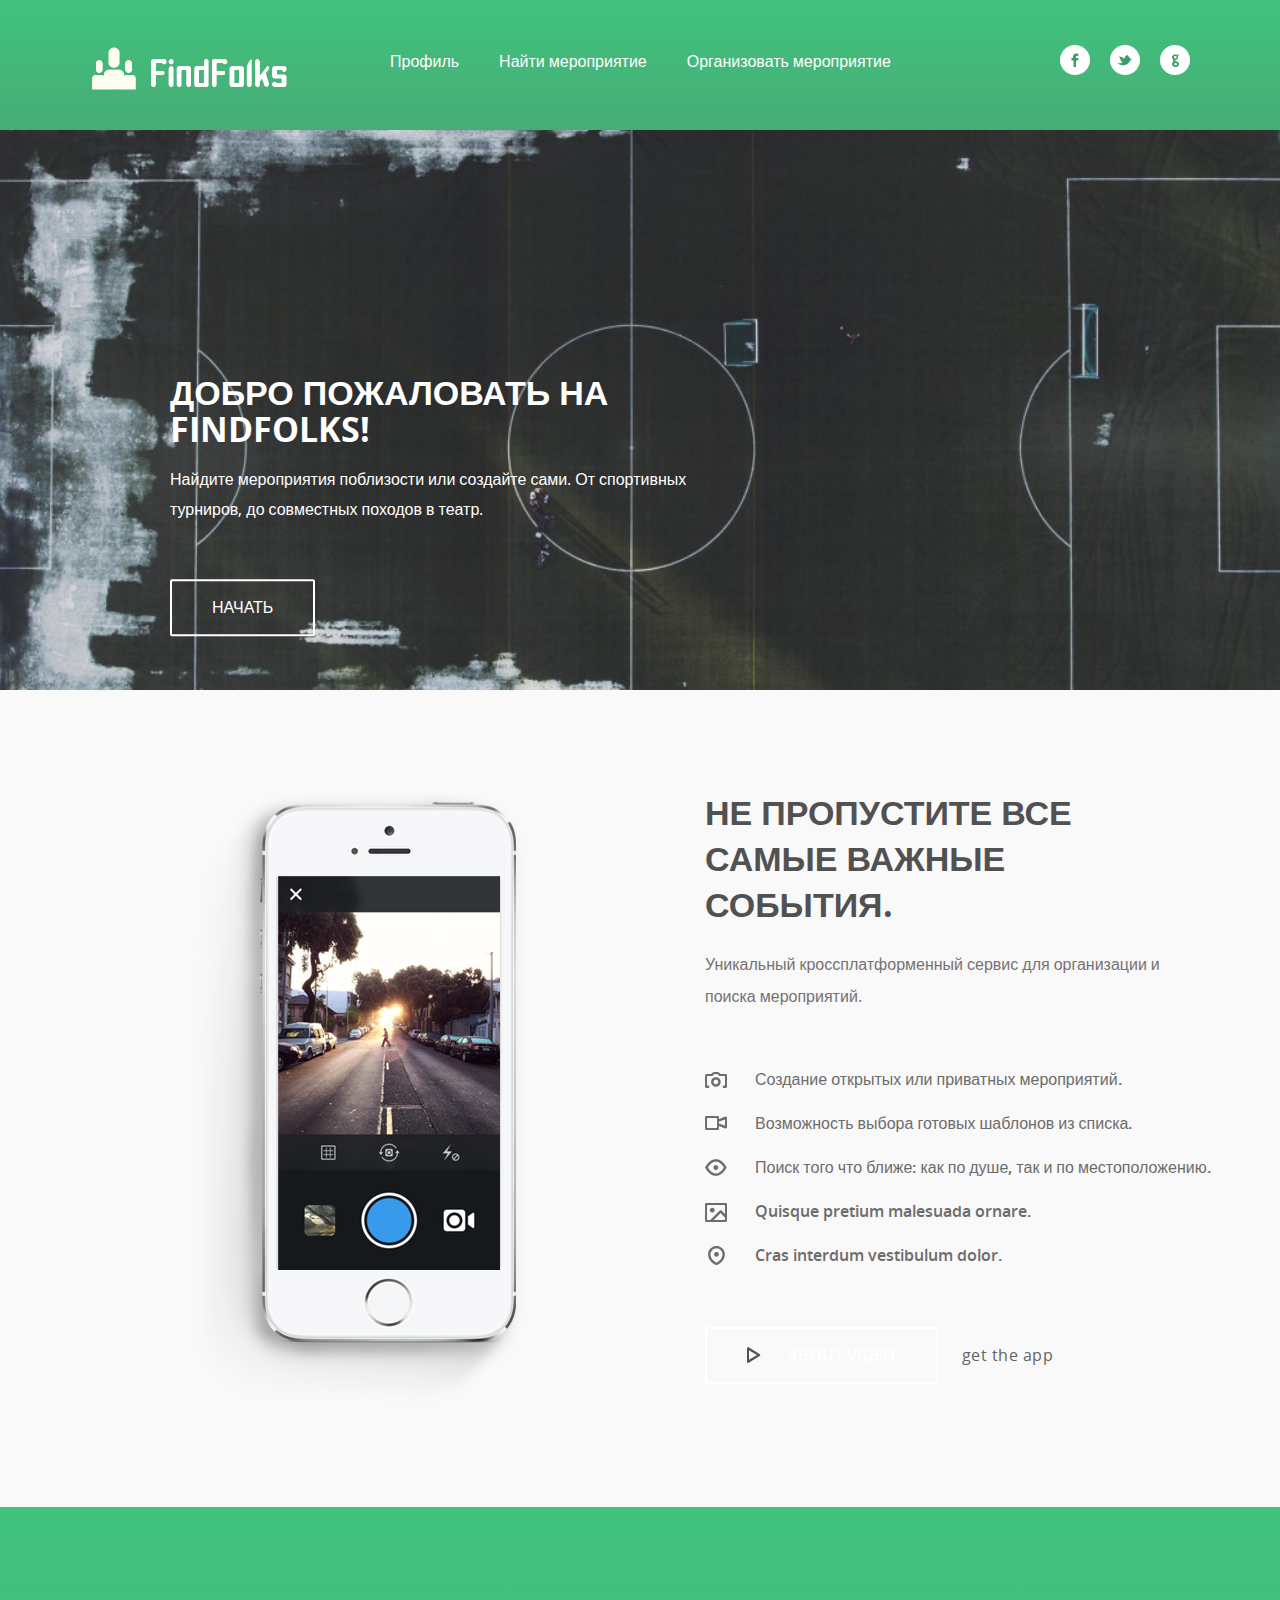
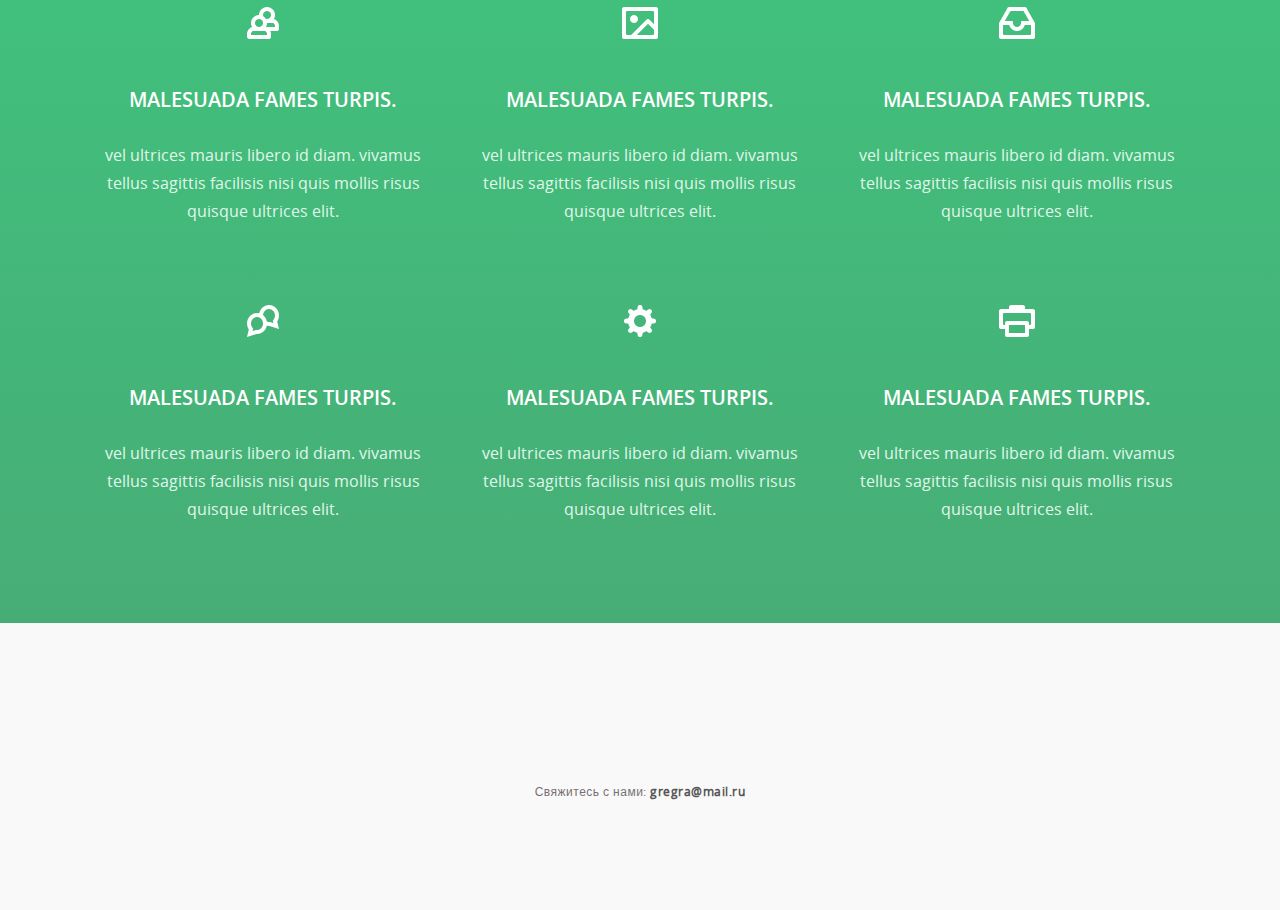
==== commit cb9920a8: "Add files via upload" ====
--- a/index.html
+++ b/index.html
@@ -167,21 +167,9 @@
 
 
 
-
 	<!--  Footer Section  -->
 	<footer>
-		<ul class="list-unstyled list-inline app_platform">
-			<li class="animated wow fadeInDown" data-wow-delay="0s">
-				<a href=""><img src="img/android_icon.png" alt="" title=""></a>
-			</li>
-			<li class="animated wow fadeInDown" data-wow-delay=".1s">
-				<a href=""><img src="img/ios_icon.png" alt="" title=""></a>
-			</li>
-			<li class="animated wow fadeInDown" data-wow-delay=".2s">
-				<a href=""><img src="img/windows_icon.png" alt="" title=""></a>
-			</li>
-		</ul>
-		<p class="copyright animated wow fadeIn" data-wow-duration="2s">© 2015 <a href="http://pixelhint.com" target="_blank"><strong>Pixelhint.com</strong></a>. All Rights Reserved</p>
+		<p class="copyright animated wow fadeIn" data-wow-duration="2s">Свяжитесь с нами: <a href="mailto:gregra@mail.ru.ru?subject=FindFolks"><strong>gregra@mail.ru</strong></a></p>
 	</footer>
 	<!--  End Footer Section  -->
 
--- a/css/main.css
+++ b/css/main.css
@@ -738,10 +738,16 @@
 
 
 
-
-
-
-
+/*	Filter section	*/
+.filter{
+	width: 100%;
+	padding: 100px 0 20px 0;
+	background-color: #41c17d;
+	background-image: -moz-linear-gradient(bottom, #47ad76 0%, #47ad76 0.27%, #40c27d 99.46%, #40c27d 100%);
+	background-image: -o-linear-gradient(bottom, #47ad76 0%, #47ad76 0.27%, #40c27d 99.46%, #40c27d 100%);
+	background-image: -webkit-linear-gradient(bottom, #47ad76 0%, #47ad76 0.27%, #40c27d 99.46%, #40c27d 100%);
+	background-image: linear-gradient(bottom, #47ad76 0%, #47ad76 0.27%, #40c27d 99.46%, #40c27d 100%);
+	}
 
 
 /*		Footer 		*/
@@ -774,6 +780,12 @@
 
 
 
+#map {
+	margin-left: 15%;
+	width: 70%;
+	height: 50vh;
+	padding: 0;
+}
 
 
 
@@ -913,11 +925,10 @@
 	.profile{
 		margin-top: 200px;
 	}
-}
-
-#map {
-	width: 100%;
-	height: 100vh;
-	padding: 0;
-	margin: 0;
+
+	#map{
+		margin-top: 127px;
+		margin-left: 0;
+		width: 100%;
+	}
 }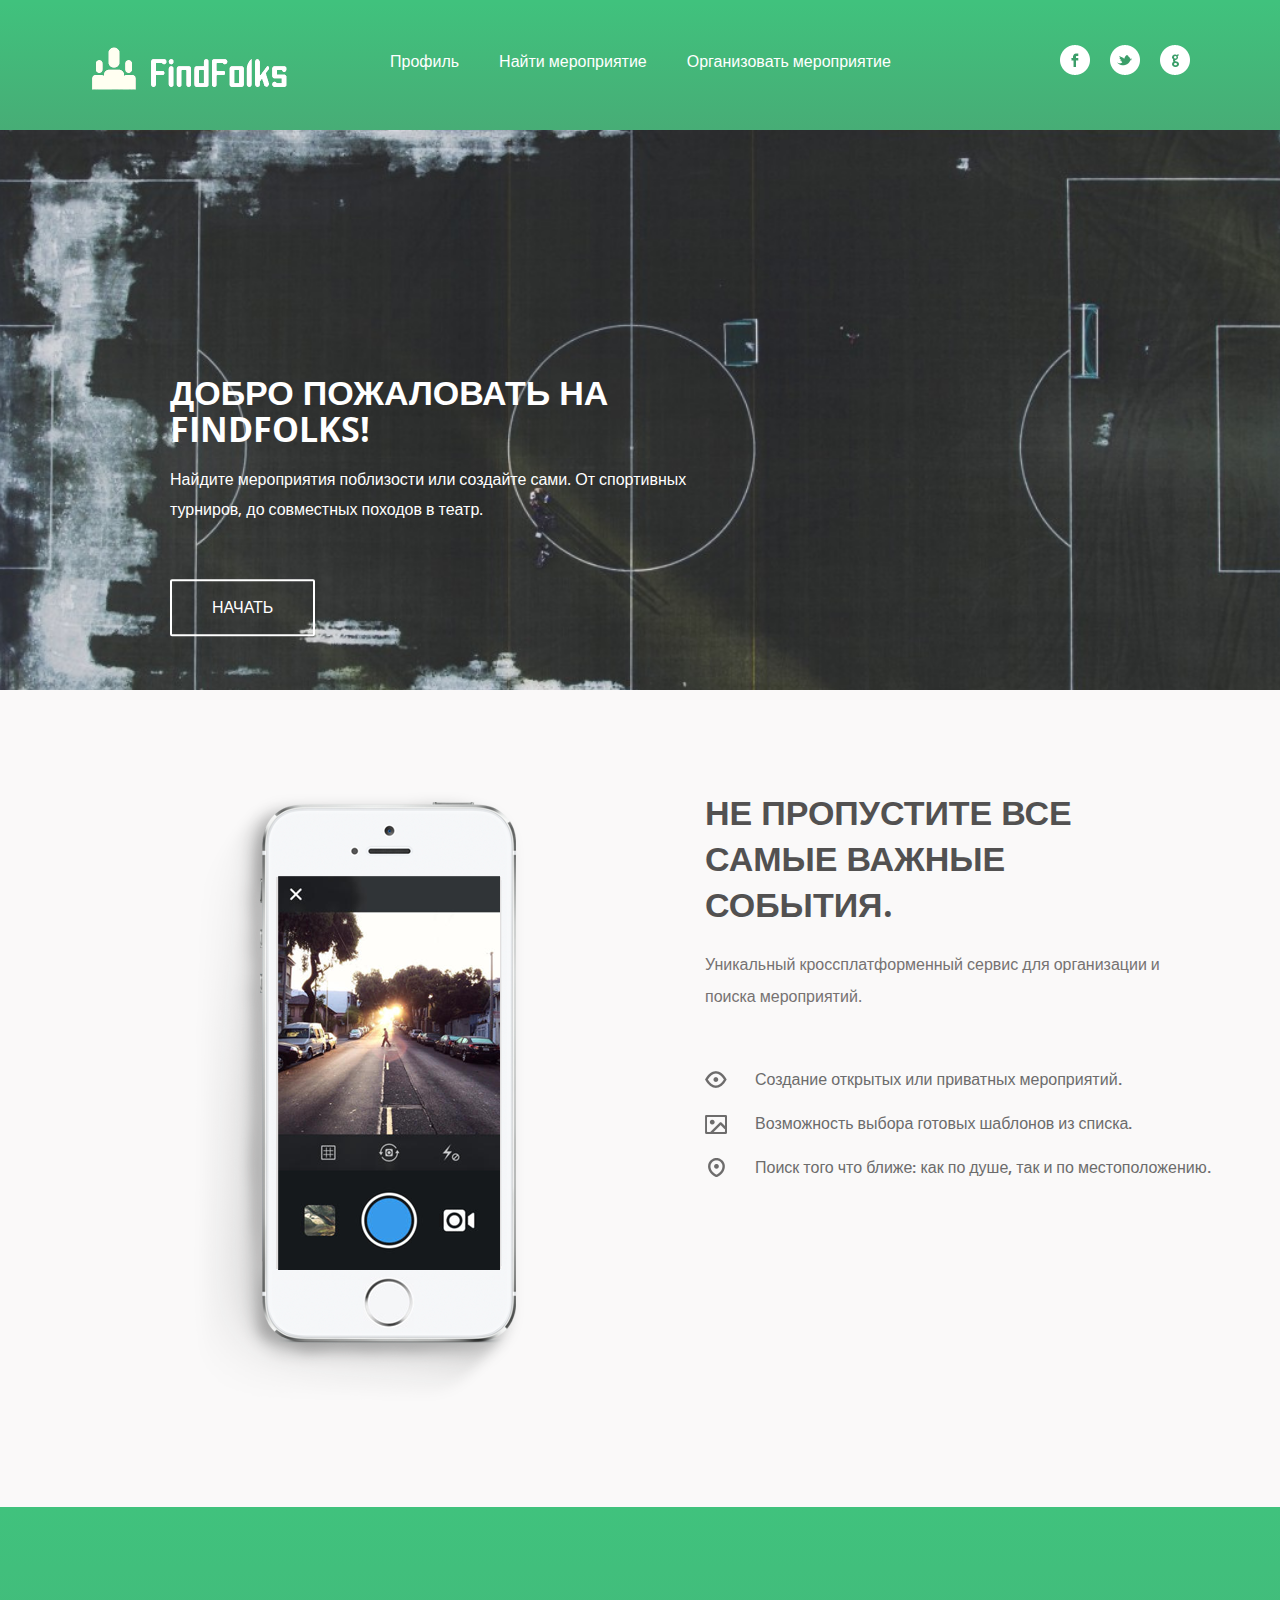
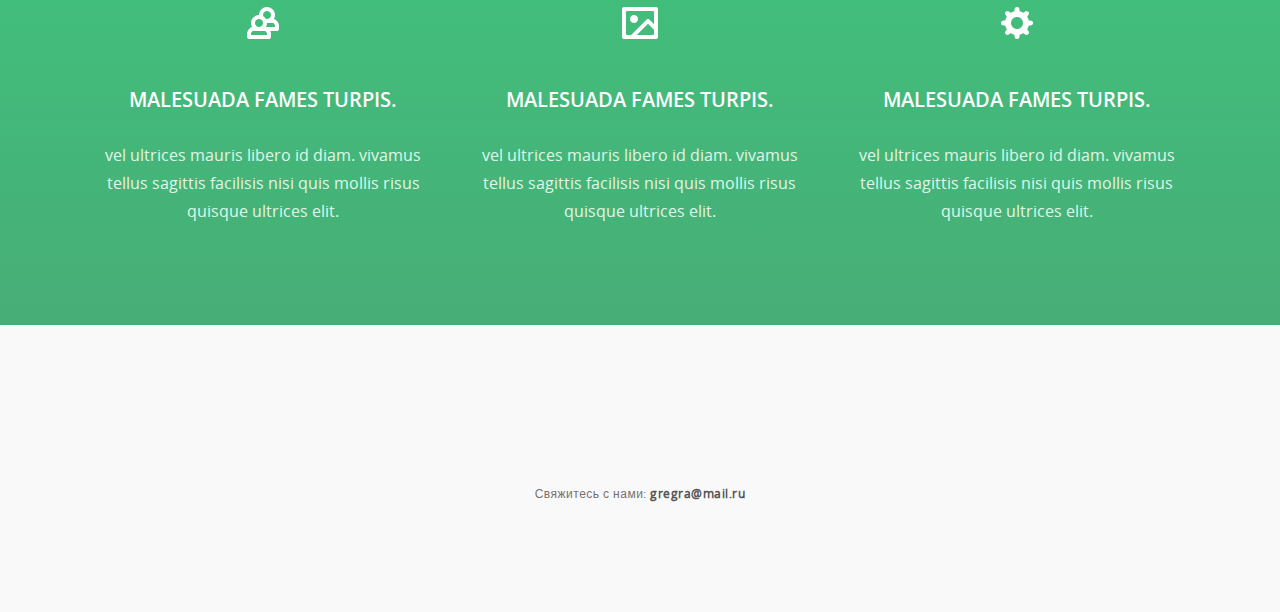
==== commit 53249122: "Add files via upload" ====
--- a/index.html
+++ b/index.html
@@ -33,7 +33,7 @@
 
 			<nav class="pull-left">
 				<ul class="list-unstyled">
-					<li class="animated wow fadeInLeft" data-wow-delay=".2s"><a href="profile.html">Профиль</a></li>
+					<li class="animated wow fadeInLeft" data-wow-delay=".2s"><a href="enter.html">Профиль</a></li>
 					<li class="animated wow fadeInLeft" data-wow-delay="0s"><a href="search.html">Найти мероприятие</a></li>
 					<li class="animated wow fadeInLeft" data-wow-delay=".1s"><a href="create.html">Организовать мероприятие</a></li>
 				</ul>
@@ -70,7 +70,7 @@
 	<!--  End Hero Section  -->
 
 
-	<!--  About Section  -->
+	<!--  About Section-->
 	<section class="about" id="about">
 		<div class="container">
 			<div class="row">
@@ -84,28 +84,17 @@
 						<h1 class="text-uppercase">Не пропустите все самые важные события.</h1>
 						<p>Уникальный кроссплатформенный сервис для организации и поиска мероприятий.</p>
 						<ul class="list-unstyled">
-							<li class="camera_icon">
+							<li class="eye_icon">
 								<span>Создание открытых или приватных мероприятий.</span>
 							</li>
-							<li class="video_icon">
+							<li class="pic_icon">
 								<span>Возможность выбора готовых шаблонов из списка.</span>
 							</li>
-							<li class="eye_icon">
+							<li class="loc_icon">
 								<span>Поиск того что ближе: как по душе, так и по местоположению.</span>
-							</li>
-							<li class="pic_icon">
-								<span>Quisque pretium malesuada ornare.</span>
-							</li>
-							<li class="loc_icon">
-								<span>Cras interdum vestibulum dolor.</span>
 							</li>
 						</ul>
 
-						<a href="#" class="app_store_btn text-uppercase" id="play_video" data-video="http://www.youtube.com/embed/Bm3NV3gGB2w?autoplay=1&showinfo=0">
-							<i class="play_icon"></i>
-							<span>About Video</span>
-						</a>
-						<a href="#hero" class="app_link">Get the app</a>
 					</div>					
 				</div>
 			</div>
@@ -137,25 +126,8 @@
 					<h1 class="text-uppercase">malesuada fames turpis.</h1>
 					<p class="text-lowercase">vel ultrices mauris libero id diam. Vivamus tellus sagittis facilisis nisi quis mollis risus quisque ultrices elit.</p>
 				</div>
-				<div class="col-sm-4 col-md-4 details animated wow fadeInDown" data-wow-delay=".2s">
-					<img src="img/f_icon3.png" alt="" title="">
-					<h1 class="text-uppercase">malesuada fames turpis.</h1>
-					<p class="text-lowercase">vel ultrices mauris libero id diam. Vivamus tellus sagittis facilisis nisi quis mollis risus quisque ultrices elit.</p>
-				</div>
-			</div>
-			<div class="row text-center">
-				<div class="col-sm-4 col-md-4 details animated wow fadeInDown" data-wow-delay="0s">
-					<img src="img/f_icon4.png" alt="" title="">
-					<h1 class="text-uppercase">malesuada fames turpis.</h1>
-					<p class="text-lowercase">vel ultrices mauris libero id diam. Vivamus tellus sagittis facilisis nisi quis mollis risus quisque ultrices elit.</p>
-				</div>
 				<div class="col-sm-4 col-md-4 details animated wow fadeInDown" data-wow-delay=".1s">
 					<img src="img/f_icon5.png" alt="" title="">
-					<h1 class="text-uppercase">malesuada fames turpis.</h1>
-					<p class="text-lowercase">vel ultrices mauris libero id diam. Vivamus tellus sagittis facilisis nisi quis mollis risus quisque ultrices elit.</p>
-				</div>
-				<div class="col-sm-4 col-md-4 details animated wow fadeInDown" data-wow-delay=".2s">
-					<img src="img/f_icon6.png" alt="" title="">
 					<h1 class="text-uppercase">malesuada fames turpis.</h1>
 					<p class="text-lowercase">vel ultrices mauris libero id diam. Vivamus tellus sagittis facilisis nisi quis mollis risus quisque ultrices elit.</p>
 				</div>
--- a/css/main.css
+++ b/css/main.css
@@ -918,6 +918,10 @@
 		text-align: center;
 	}
 
+	.sub_box{
+		margin-top:120px;
+	}
+
 	.sub_box #mc_submit{
 		margin-top: 20px;
 	}
@@ -931,4 +935,8 @@
 		margin-left: 0;
 		width: 100%;
 	}
+	
+	.enter{
+		margin-top: 120px;
+	}
 }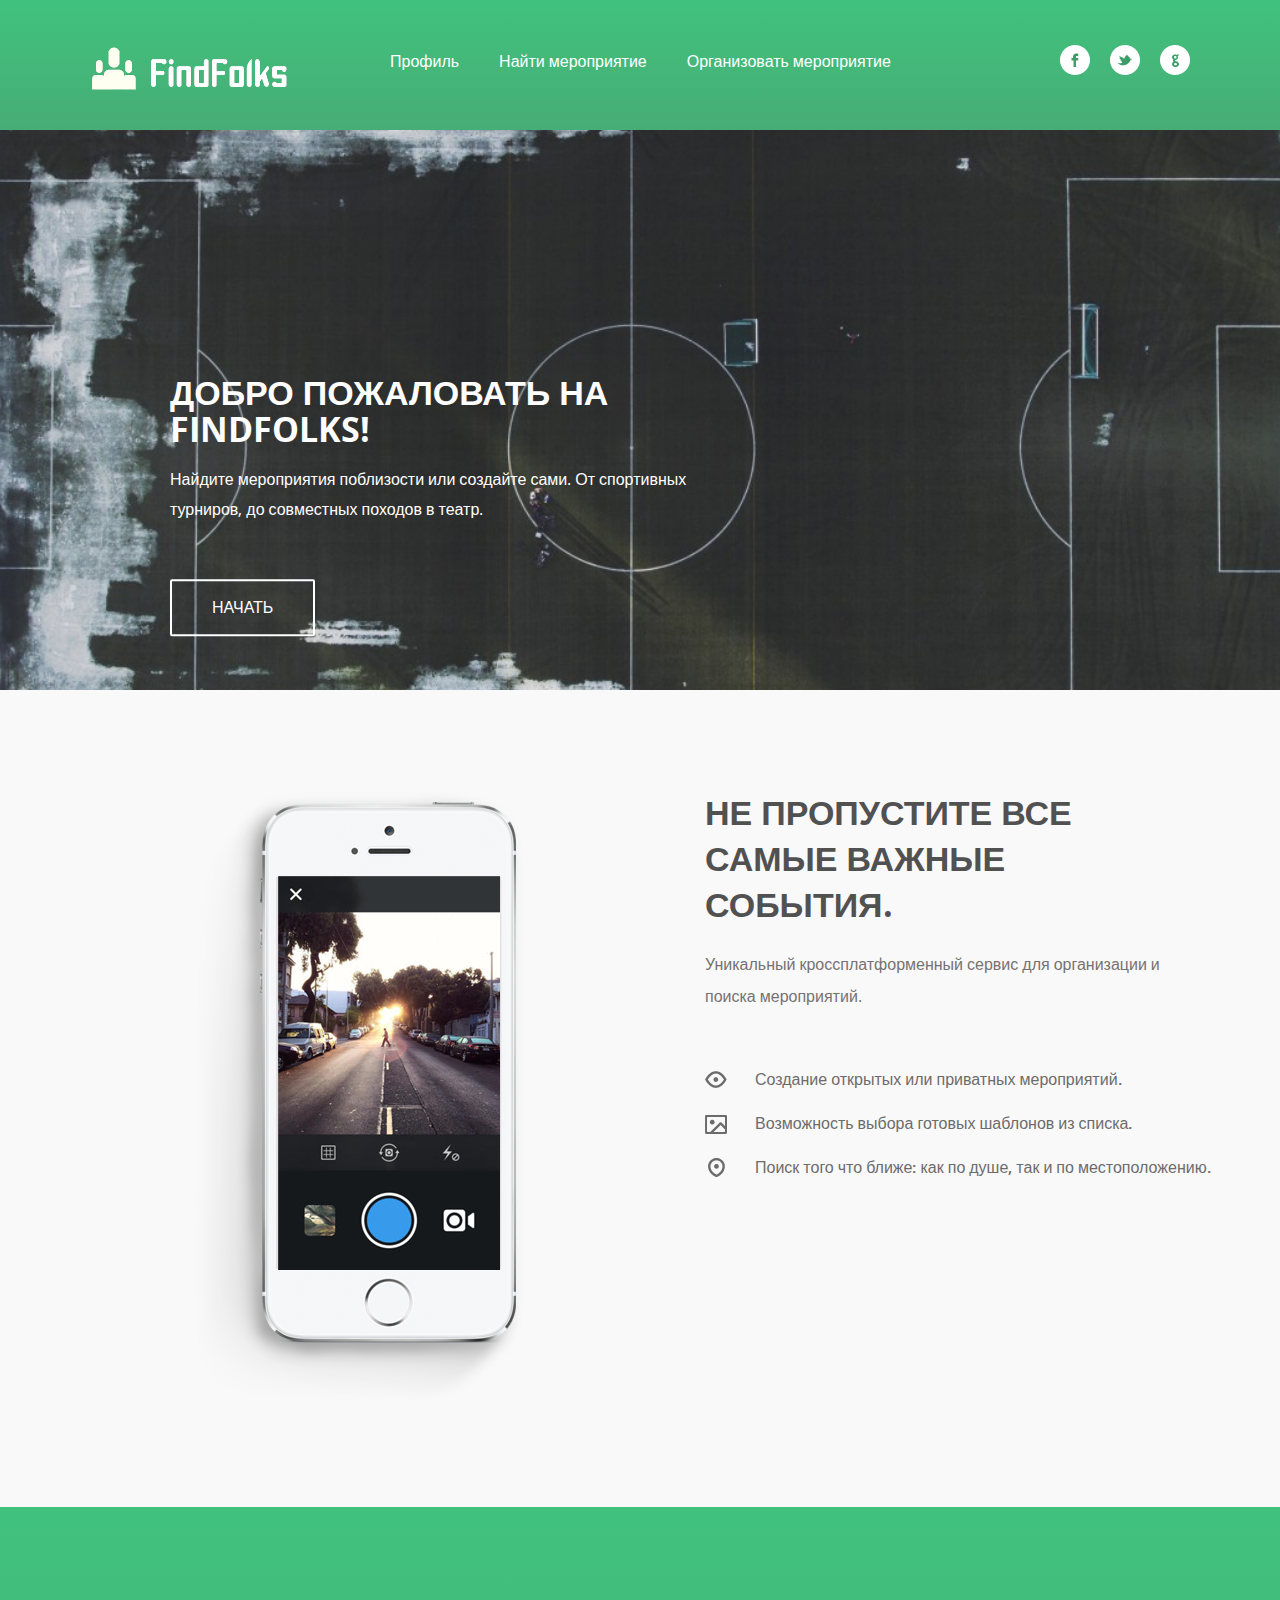
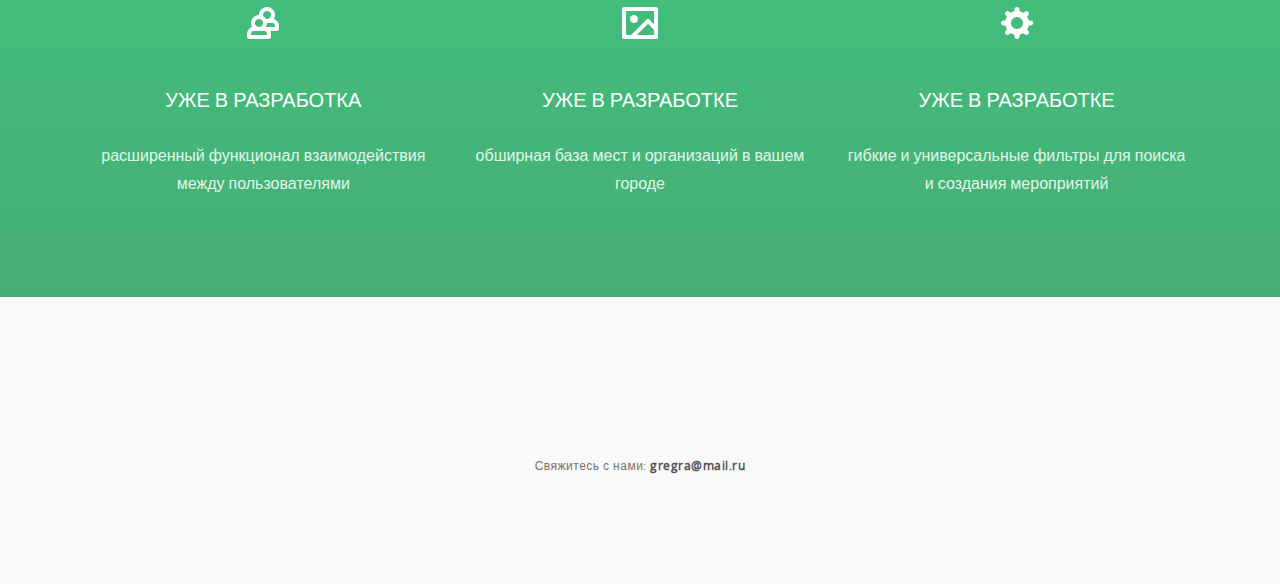
==== commit 294e8da1: "Add files via upload" ====
--- a/index.html
+++ b/index.html
@@ -118,18 +118,18 @@
 			<div class="row text-center">
 				<div class="col-sm-4 col-md-4 details animated wow fadeInDown" data-wow-delay="0s">
 					<img src="img/f_icon1.png" alt="" title="">
-					<h1 class="text-uppercase">malesuada fames turpis.</h1>
-					<p class="text-lowercase">vel ultrices mauris libero id diam. Vivamus tellus sagittis facilisis nisi quis mollis risus quisque ultrices elit.</p>
+					<h1 class="text-uppercase">Уже в разработка</h1>
+					<p class="text-lowercase">Расширенный функционал взаимодействия между пользователями</p>
 				</div>
 				<div class="col-sm-4 col-md-4 details animated wow fadeInDown" data-wow-delay=".1s">
 					<img src="img/f_icon2.png" alt="" title="">
-					<h1 class="text-uppercase">malesuada fames turpis.</h1>
-					<p class="text-lowercase">vel ultrices mauris libero id diam. Vivamus tellus sagittis facilisis nisi quis mollis risus quisque ultrices elit.</p>
+					<h1 class="text-uppercase">Уже в разработке</h1>
+					<p class="text-lowercase">Обширная база мест и организаций в вашем городе</p>
 				</div>
 				<div class="col-sm-4 col-md-4 details animated wow fadeInDown" data-wow-delay=".1s">
 					<img src="img/f_icon5.png" alt="" title="">
-					<h1 class="text-uppercase">malesuada fames turpis.</h1>
-					<p class="text-lowercase">vel ultrices mauris libero id diam. Vivamus tellus sagittis facilisis nisi quis mollis risus quisque ultrices elit.</p>
+					<h1 class="text-uppercase">Уже в разработке</h1>
+					<p class="text-lowercase">Гибкие и универсальные фильтры для поиска и создания мероприятий</p>
 				</div>
 			</div>
 
--- a/css/main.css
+++ b/css/main.css
@@ -380,8 +380,6 @@
 
 .name{
 	margin-top: 100px;
-	margin-left: 200px;
-	float: right;
 	font-size: 30px;
 }
 
